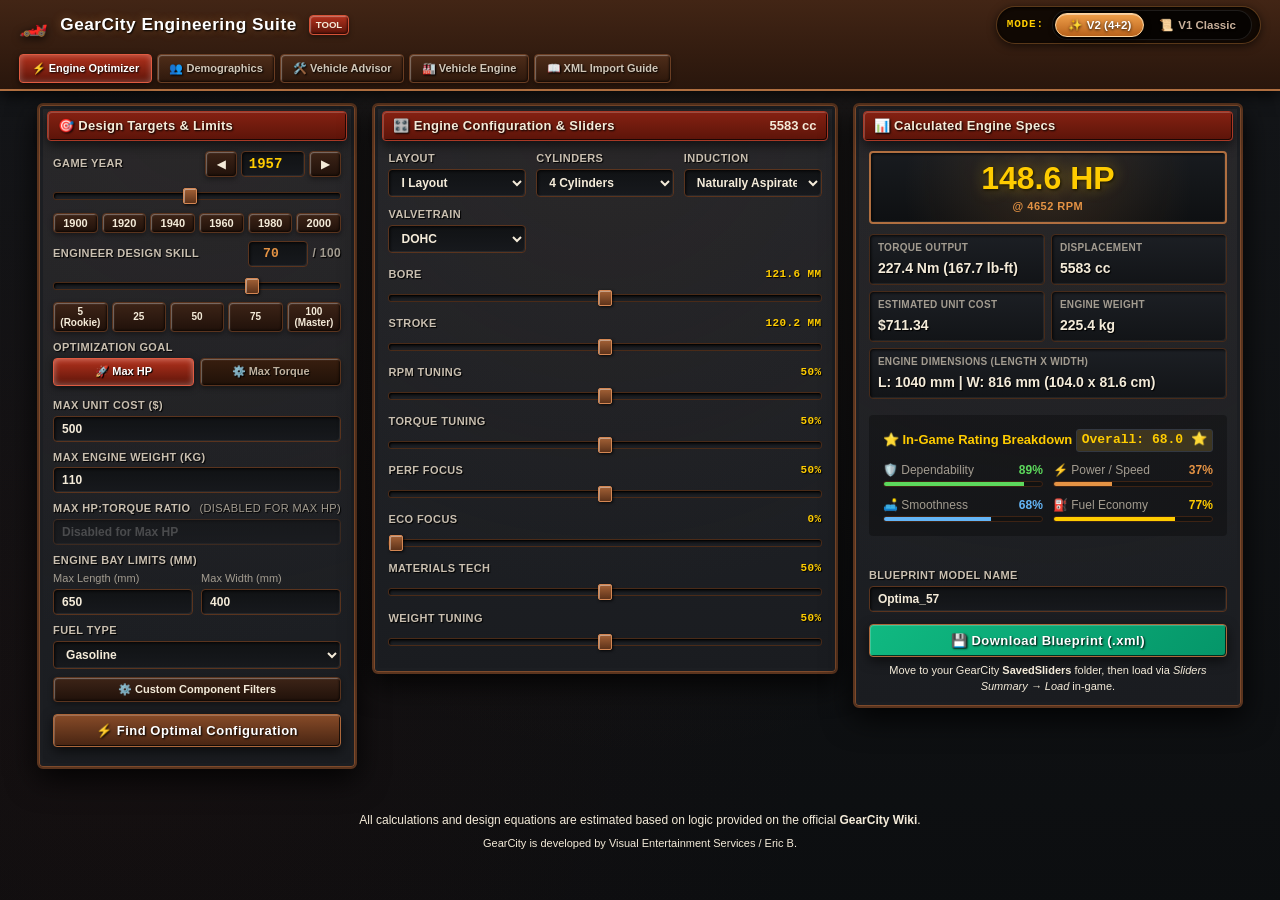
==== index.html @ ba9d0591 "Add interactive column sorting and search filter to Vehicle Class Reference table" ====
<!DOCTYPE html>
<html lang="en">
<head>
  <meta charset="UTF-8">
  <meta name="viewport" content="width=device-width, initial-scale=1.0">
  <title>GearCity Tool - Engine Auto-Optimizer, XML Blueprints & Vehicle Guide</title>
  <meta name="description" content="The ultimate web companion for GearCity. Auto-optimize engine specs, generate ready-to-import XML blueprints, and master vehicle ratings from 1900 to 2020.">
  <meta name="keywords" content="GearCity, GearCity calculator, GearCity engine optimizer, GearCity blueprint generator, GearCity XML exporter, GearCity demographics, GearCity guide, GearCity chassis design, GearCity gearbox, automotive simulation game tool">
  <meta name="author" content="poompoowit">
  <link rel="canonical" href="https://poompoowit.github.io/GearCity/">
  <meta name="google-site-verification" content="google72ab6747581cb121" />

  <!-- Open Graph / Facebook -->
  <meta property="og:type" content="website">
  <meta property="og:url" content="https://poompoowit.github.io/GearCity/">
  <meta property="og:site_name" content="GearCity Engineering Suite">
  <meta property="og:title" content="GearCity Tool - Engine Auto-Optimizer & XML Blueprints">
  <meta property="og:description" content="The ultimate web companion for GearCity. Auto-optimize engine specs, generate ready-to-import XML blueprints, and master vehicle ratings from 1900 to 2020.">

  <!-- Twitter Card -->
  <meta name="twitter:card" content="summary_large_image">
  <meta name="twitter:url" content="https://poompoowit.github.io/GearCity/">
  <meta name="twitter:title" content="GearCity Tool - Engine Auto-Optimizer & XML Blueprints">
  <meta name="twitter:description" content="The ultimate web companion for GearCity. Auto-optimize engine specs, generate ready-to-import XML blueprints, and master vehicle ratings from 1900 to 2020.">

  <!-- Schema.org JSON-LD Structured Data for Google Rich Results & Site Name -->
  <script type="application/ld+json">
  [
    {
      "@context": "https://schema.org",
      "@type": "WebSite",
      "name": "GearCity Engineering Suite",
      "alternateName": ["GearCity Tool", "GearCity Optimizer", "GearCity Engine Suite", "GearCity XML Blueprint Generator"],
      "url": "https://poompoowit.github.io/GearCity/"
    },
    {
      "@context": "https://schema.org",
      "@type": "WebApplication",
      "name": "GearCity Engineering Suite",
      "alternateName": "GearCity Tool",
      "url": "https://poompoowit.github.io/GearCity/",
      "description": "The ultimate web companion for GearCity. Auto-optimize engine specs, generate ready-to-import XML blueprints, and master vehicle ratings from 1900 to 2020.",
      "applicationCategory": "GameApplication",
      "operatingSystem": "Web Browser (All Platforms)",
      "offers": {
        "@type": "Offer",
        "price": "0",
        "priceCurrency": "USD"
      },
      "author": {
        "@type": "Person",
        "name": "poompoowit"
      }
    }
  ]
  </script>

  <link rel="preconnect" href="https://fonts.googleapis.com">
  <link rel="stylesheet" href="web/style.css?v=5.7">
  <style>
    .modal-overlay { display: none !important; }
  </style>

  <!-- Privacy-friendly Web Analytics via GoatCounter -->
  <script data-goatcounter="https://gearcity.goatcounter.com/count"
          data-goatcounter-settings='{"allow_local": true}'
          async src="//gc.zgo.at/count.js"></script>
</head>
<body>

  <!-- Header -->
  <header class="app-header">
    <div class="header-container">
      <div class="brand-group">
        <span class="brand-logo">🏎️</span>
        <div>
          <h1 class="brand-title">GearCity Engineering Suite</h1>
        </div>
        <span class="brand-badge">Tool</span>
      </div>

      <div class="version-toggle-wrapper">
        <span class="version-toggle-label">Mode:</span>
        <div class="version-segmented-control" role="group" aria-label="Concept Framework Version">
          <button type="button" class="btn-version-toggle active" data-version="v2" title="V2: 4+2 Streamlined Concept Framework (+11.9% Buyer Fit, Cost-Tiered)">
            <span>✨</span> V2 (4+2)
          </button>
          <button type="button" class="btn-version-toggle" data-version="v1" title="V1: Legacy 7-9 Concept Spreadsheet System">
            <span>📜</span> V1 Classic
          </button>
        </div>
      </div>

      <nav class="nav-tabs" role="tablist">
        <button class="nav-tab active" data-tab="tab-optimizer">⚡ Engine Optimizer</button>
        <button class="nav-tab" data-tab="tab-demographics">👥 Demographics</button>
        <button class="nav-tab" data-tab="tab-chassis">🛠️ Vehicle Advisor</button>
        <button class="nav-tab" data-tab="tab-vehicle-engine">🏭 Vehicle Engine</button>
        <button class="nav-tab" data-tab="tab-guide">📖 XML Import Guide</button>
      </nav>
    </div>
  </header>

  <!-- Main Content Area -->
  <main class="main-container">

    <!-- ==================== TAB 1: ENGINE OPTIMIZER ==================== -->
    <section id="tab-optimizer" class="tab-content active">
      <div class="optimizer-grid">

        <!-- Column 1: Constraints & Auto-Optimizer Settings -->
        <div class="card">
          <div class="card-header">
            <h2 class="card-title">🎯 Design Targets & Limits</h2>
          </div>

          <div class="form-group">
            <label class="form-label" style="display: flex; justify-content: space-between; align-items: center; margin-bottom: 6px;">
              <span>Game Year</span>
              <div style="display: flex; align-items: center; gap: 4px;">
                <button type="button" id="btn-year-prev" class="btn-secondary" style="margin-top: 0; padding: 2px 8px; font-size: 11px; height: 26px; min-width: 24px;">◀</button>
                <input type="number" id="input-year-num" class="input-text" min="1900" max="2020" value="1957" style="width: 76px; padding: 2px 6px; font-size: 14px; font-weight: 800; text-align: center; height: 26px; color: var(--gc-text-gold); font-family: var(--font-game-mono);">
                <button type="button" id="btn-year-next" class="btn-secondary" style="margin-top: 0; padding: 2px 8px; font-size: 11px; height: 26px; min-width: 24px;">▶</button>
              </div>
            </label>
            <input type="range" id="input-year" class="slider-range" min="1900" max="2020" value="1957" step="1">
            <div style="display: flex; justify-content: space-between; gap: 4px; margin-top: 6px;">
              <button type="button" class="btn-year-preset btn-secondary" data-year="1900" style="margin-top: 0; padding: 3px 6px; font-size: 11px; flex: 1;">1900</button>
              <button type="button" class="btn-year-preset btn-secondary" data-year="1920" style="margin-top: 0; padding: 3px 6px; font-size: 11px; flex: 1;">1920</button>
              <button type="button" class="btn-year-preset btn-secondary" data-year="1940" style="margin-top: 0; padding: 3px 6px; font-size: 11px; flex: 1;">1940</button>
              <button type="button" class="btn-year-preset btn-secondary" data-year="1960" style="margin-top: 0; padding: 3px 6px; font-size: 11px; flex: 1;">1960</button>
              <button type="button" class="btn-year-preset btn-secondary" data-year="1980" style="margin-top: 0; padding: 3px 6px; font-size: 11px; flex: 1;">1980</button>
              <button type="button" class="btn-year-preset btn-secondary" data-year="2000" style="margin-top: 0; padding: 3px 6px; font-size: 11px; flex: 1;">2000</button>
            </div>
          </div>

          <div class="form-group">
            <label class="form-label" style="display: flex; justify-content: space-between; align-items: center; margin-bottom: 6px;">
              <span>Engineer Design Skill</span>
              <div style="display: flex; align-items: center; gap: 4px;">
                <input type="number" id="input-design-skill-num" class="input-text" min="0" max="100" value="70" style="width: 60px; padding: 2px 6px; font-size: 13px; font-weight: 800; text-align: center; height: 26px; color: var(--gc-text-amber); font-family: var(--font-game-mono);">
                <span style="font-size: 12px; color: var(--gc-text-muted);">/ 100</span>
              </div>
            </label>
            <input type="range" id="slider-design-skill" class="slider-range" min="0" max="100" value="70" step="1">
            <div style="display: flex; justify-content: space-between; gap: 4px; margin-top: 6px;">
              <button type="button" class="btn-skill-preset btn-secondary" data-skill="5" style="margin-top: 0; padding: 3px 4px; font-size: 10px; flex: 1;">5 (Rookie)</button>
              <button type="button" class="btn-skill-preset btn-secondary" data-skill="25" style="margin-top: 0; padding: 3px 4px; font-size: 10px; flex: 1;">25</button>
              <button type="button" class="btn-skill-preset btn-secondary" data-skill="50" style="margin-top: 0; padding: 3px 4px; font-size: 10px; flex: 1;">50</button>
              <button type="button" class="btn-skill-preset btn-secondary" data-skill="75" style="margin-top: 0; padding: 3px 4px; font-size: 10px; flex: 1;">75</button>
              <button type="button" class="btn-skill-preset btn-secondary" data-skill="100" style="margin-top: 0; padding: 3px 4px; font-size: 10px; flex: 1;">100 (Master)</button>
            </div>
          </div>

          <div class="form-group">
            <label class="form-label">Optimization Goal</label>
            <div class="goal-selector">
              <div class="goal-option active" data-focus="HP">🚀 Max HP</div>
              <div class="goal-option" data-focus="Torque">⚙️ Max Torque</div>
            </div>
          </div>

          <div class="form-group">
            <label class="form-label">Max Unit Cost ($)</label>
            <input type="number" id="input-max-cost" class="input-text" placeholder="e.g. 500" value="500">
          </div>

          <div class="form-group">
            <label class="form-label">Max Engine Weight (kg)</label>
            <input type="number" id="input-max-weight" class="input-text" placeholder="e.g. 110" value="110">
          </div>

          <div class="form-group" id="form-group-opt-max-ratio">
            <label class="form-label" style="display: flex; justify-content: space-between; align-items: center;">
              <span>Max HP:Torque Ratio</span>
              <span id="hint-opt-max-ratio" style="font-size: 11px; color: var(--gc-text-muted); font-weight: normal;">(Disabled for Max HP)</span>
            </label>
            <input type="number" step="0.1" id="input-opt-max-ratio" class="input-text" placeholder="Disabled for Max HP" disabled style="opacity: 0.6;">
          </div>

          <div class="form-group">
            <label class="form-label">Engine Bay Limits (mm)</label>
            <div style="display: flex; gap: 8px;">
              <div style="flex: 1;">
                <label style="font-size: 11px; color: var(--gc-text-muted); display: block; margin-bottom: 2px;">Max Length (mm)</label>
                <input type="number" id="input-max-len" class="input-text" placeholder="e.g. 650" value="650">
              </div>
              <div style="flex: 1;">
                <label style="font-size: 11px; color: var(--gc-text-muted); display: block; margin-bottom: 2px;">Max Width (mm)</label>
                <input type="number" id="input-max-wid" class="input-text" placeholder="e.g. 400" value="400">
              </div>
            </div>
          </div>

          <div class="form-group">
            <label class="form-label">Fuel Type</label>
            <select id="select-opt-fuel" class="select-dropdown">
              <option value="Gasoline" selected>Gasoline</option>
              <option value="Diesel">Diesel</option>
              <option value="Natural Gas">Natural Gas</option>
              <option value="Autogas">Autogas</option>
              <option value="E85">E85</option>
            </select>
          </div>

          <button type="button" id="btn-open-filter-modal" class="btn-secondary" style="margin-bottom: 12px; margin-top: 0;">
            <span>⚙️ Custom Component Filters</span>
          </button>

          <button id="btn-auto-optimize" class="btn-primary">
            <span>⚡ Find Optimal Configuration</span>
          </button>
          <div id="optimizer-status" style="font-size: 12px; color: var(--text-muted); text-align: center; margin-top: 8px;"></div>
        </div>

        <!-- Column 2: Components & Live Sliders -->
        <div class="card">
          <div class="card-header">
            <h2 class="card-title">🎛️ Engine Configuration & Sliders</h2>
            <span id="badge-disp-live" style="font-size: 13px; font-weight: 600; color: var(--accent-cyan);">-- cc</span>
          </div>

          <!-- Discrete Component Selectors -->
          <div style="display: grid; grid-template-columns: repeat(auto-fit, minmax(130px, 1fr)); gap: clamp(6px, 1vw, 10px); margin-bottom: clamp(10px, 1.5vh, 16px);">
            <div class="form-group" style="margin-bottom: 0;">
              <label class="form-label">Layout</label>
              <select id="select-layout" class="select-dropdown"></select>
            </div>
            <div class="form-group" style="margin-bottom: 0;">
              <label class="form-label">Cylinders</label>
              <select id="select-cylinders" class="select-dropdown"></select>
            </div>
            <div class="form-group" style="margin-bottom: 0;">
              <label class="form-label">Induction</label>
              <select id="select-induction" class="select-dropdown"></select>
            </div>
            <div class="form-group" style="margin-bottom: 0;">
              <label class="form-label">Valvetrain</label>
              <select id="select-valvetrain" class="select-dropdown"></select>
            </div>
          </div>

          <!-- Live Reactive Sliders -->
          <div class="sliders-container">
            <div class="form-group">
              <label class="form-label">
                <span>Bore</span>
                <span id="val-bore" class="form-val-badge">50.0 mm</span>
              </label>
              <input type="range" id="slider-bore" class="slider-range" min="0" max="1000" value="500">
            </div>

            <div class="form-group">
              <label class="form-label">
                <span>Stroke</span>
                <span id="val-stroke" class="form-val-badge">50.0 mm</span>
              </label>
              <input type="range" id="slider-stroke" class="slider-range" min="0" max="1000" value="500">
            </div>

            <div class="form-group">
              <label class="form-label">
                <span>RPM Tuning</span>
                <span id="val-rpm" class="form-val-badge">50%</span>
              </label>
              <input type="range" id="slider-rpm" class="slider-range" min="0" max="100" value="50">
            </div>

            <div class="form-group">
              <label class="form-label">
                <span>Torque Tuning</span>
                <span id="val-torq" class="form-val-badge">50%</span>
              </label>
              <input type="range" id="slider-torq" class="slider-range" min="0" max="100" value="50">
            </div>

            <div class="form-group">
              <label class="form-label">
                <span>Perf Focus</span>
                <span id="val-perf-focus" class="form-val-badge">50%</span>
              </label>
              <input type="range" id="slider-perf-focus" class="slider-range" min="0" max="100" value="50">
            </div>

            <div class="form-group">
              <label class="form-label">
                <span>Eco Focus</span>
                <span id="val-eco-focus" class="form-val-badge">0%</span>
              </label>
              <input type="range" id="slider-eco-focus" class="slider-range" min="0" max="100" value="0">
            </div>

            <div class="form-group">
              <label class="form-label">
                <span>Materials Tech</span>
                <span id="val-materials" class="form-val-badge">50%</span>
              </label>
              <input type="range" id="slider-materials" class="slider-range" min="0" max="100" value="50">
            </div>

            <div class="form-group">
              <label class="form-label">
                <span>Weight Tuning</span>
                <span id="val-weight" class="form-val-badge">50%</span>
              </label>
              <input type="range" id="slider-weight" class="slider-range" min="0" max="100" value="50">
            </div>
          </div>
        </div>

        <!-- Column 3: Engine Specs Output & XML Export -->
        <div class="card metrics-card">
          <div class="card-header">
            <h2 class="card-title">📊 Calculated Engine Specs</h2>
          </div>

          <!-- Hero Metric -->
          <div class="metric-hero">
            <div id="stat-hero-hp" class="metric-hero-val">0.0 HP</div>
            <div id="stat-hero-sub" class="metric-hero-sub">@ 0 RPM</div>
          </div>

          <!-- Grid of Key Stats -->
          <div class="metric-grid">
            <div class="metric-item">
              <div class="metric-item-label">Torque Output</div>
              <div id="stat-torque" class="metric-item-val">0.0 Nm</div>
            </div>
            <div class="metric-item">
              <div class="metric-item-label">Displacement</div>
              <div id="stat-disp" class="metric-item-val">0 cc</div>
            </div>
            <div class="metric-item">
              <div class="metric-item-label">Estimated Unit Cost</div>
              <div id="stat-cost" class="metric-item-val" style="color: var(--accent-amber);">$0.00</div>
            </div>
            <div class="metric-item">
              <div class="metric-item-label">Engine Weight</div>
              <div id="stat-weight" class="metric-item-val">0.0 kg</div>
            </div>
            <div class="metric-item" style="grid-column: span 2;">
              <div class="metric-item-label">Engine Dimensions (Length x Width)</div>
              <div id="stat-dim" class="metric-item-val">0 x 0 mm</div>
            </div>
          </div>

          <!-- In-Game Quality & Rating Breakdown -->
          <div style="margin-top: 16px; margin-bottom: 16px; padding: 14px; background: rgba(0,0,0,0.3); border: 1px solid var(--gc-border-brown); border-radius: 4px;">
            <div style="display: flex; justify-content: space-between; align-items: center; margin-bottom: 10px;">
              <span style="font-size: 13px; font-weight: 700; color: var(--gc-text-gold);">⭐ In-Game Rating Breakdown</span>
              <span id="rating-overall-badge" class="filter-year-tag" style="background: rgba(212, 175, 55, 0.2); color: var(--gc-text-gold); font-size: 13px; font-weight: 800;">Overall: 0.0</span>
            </div>

            <div style="display: grid; grid-template-columns: 1fr 1fr; gap: 10px; font-size: 12px;">
              <div>
                <div style="display: flex; justify-content: space-between; margin-bottom: 2px;">
                  <span style="color: var(--gc-text-muted);">🛡️ Dependability</span>
                  <span id="val-rating-dep" style="color: var(--gc-text-green); font-weight: 700;">0%</span>
                </div>
                <div style="background: #111; height: 6px; border-radius: 3px; overflow: hidden; border: 1px solid #3d2314;">
                  <div id="bar-rating-dep" style="background: var(--gc-text-green); height: 100%; width: 0%; transition: width 0.2s ease;"></div>
                </div>
              </div>

              <div>
                <div style="display: flex; justify-content: space-between; margin-bottom: 2px;">
                  <span style="color: var(--gc-text-muted);">⚡ Power / Speed</span>
                  <span id="val-rating-power" style="color: var(--gc-text-amber); font-weight: 700;">0%</span>
                </div>
                <div style="background: #111; height: 6px; border-radius: 3px; overflow: hidden; border: 1px solid #3d2314;">
                  <div id="bar-rating-power" style="background: var(--gc-text-amber); height: 100%; width: 0%; transition: width 0.2s ease;"></div>
                </div>
              </div>

              <div>
                <div style="display: flex; justify-content: space-between; margin-bottom: 2px;">
                  <span style="color: var(--gc-text-muted);">🛋️ Smoothness</span>
                  <span id="val-rating-smooth" style="color: #64b5f6; font-weight: 700;">0%</span>
                </div>
                <div style="background: #111; height: 6px; border-radius: 3px; overflow: hidden; border: 1px solid #3d2314;">
                  <div id="bar-rating-smooth" style="background: #64b5f6; height: 100%; width: 0%; transition: width 0.2s ease;"></div>
                </div>
              </div>

              <div>
                <div style="display: flex; justify-content: space-between; margin-bottom: 2px;">
                  <span style="color: var(--gc-text-muted);">⛽ Fuel Economy</span>
                  <span id="val-rating-eco" style="color: var(--gc-text-gold); font-weight: 700;">0%</span>
                </div>
                <div style="background: #111; height: 6px; border-radius: 3px; overflow: hidden; border: 1px solid #3d2314;">
                  <div id="bar-rating-eco" style="background: var(--gc-text-gold); height: 100%; width: 0%; transition: width 0.2s ease;"></div>
                </div>
              </div>
            </div>
          </div>

          <!-- Direct In-Game Blueprint Export -->
          <div style="border-top: 1px solid var(--border-subtle); padding-top: 16px;">
            <div class="form-group" style="margin-bottom: 12px;">
              <label class="form-label">Blueprint Model Name</label>
              <input type="text" id="input-model-name" class="input-text" value="Optima_57">
            </div>
            <button id="btn-download-xml" class="btn-primary" style="background: linear-gradient(135deg, #10b981 0%, #059669 100%);">
              <span>💾 Download Blueprint (.xml)</span>
            </button>
            <div style="font-size: 11px; color: var(--text-muted); text-align: center; margin-top: 6px; line-height: 1.4;">
              Move to your GearCity <strong>SavedSliders</strong> folder, then load via <em>Sliders Summary &rarr; Load</em> in-game.
            </div>
          </div>
        </div>

      </div>
    </section>

    <!-- ==================== TAB 2: DEMOGRAPHICS ==================== -->
    <section id="tab-demographics" class="tab-content">
      <div class="card" style="margin-bottom: 24px;">
        <div class="card-header">
          <h2 class="card-title">👥 Vehicle Target Demographic Analyzer</h2>
        </div>

        <div style="max-width: 400px; margin-bottom: 20px;">
          <label class="form-label">Select Vehicle Body Type</label>
          <select id="select-demo-vehicle" class="select-dropdown"></select>
        </div>

        <div id="demo-highlight-box" style="display: grid; grid-template-columns: repeat(auto-fit, minmax(240px, 1fr)); gap: 16px; margin-bottom: 20px;">
          <!-- Injected via JS -->
        </div>

        <h3 style="font-size: 15px; font-weight: 700; margin: 24px 0 12px; color: var(--text-secondary);">
          All 30 Vehicle Classes - Optimal Buyer Matrix
        </h3>
        <div style="overflow-x: auto;">
          <table class="data-table">
            <thead>
              <tr>
                <th>Vehicle Class</th>
                <th style="color: var(--gc-text-amber);">Target Wealth</th>
                <th>Target Gender</th>
                <th>Target Age Bracket</th>
                <th style="color: var(--gc-text-gold);">Rec. Testing %</th>
                <th>Active Modifiers</th>
              </tr>
            </thead>
            <tbody id="table-demographics-body"></tbody>
          </table>
        </div>
      </div>
    </section>

    <!-- ==================== TAB 3: VEHICLE CLASS ADVISOR ==================== -->
    <section id="tab-chassis" class="tab-content">

      <!-- Vehicle Class Reference Table -->
      <div class="card">
        <div class="card-header" style="display: flex; justify-content: space-between; align-items: center; flex-wrap: wrap; gap: 12px;">
          <h2 class="card-title">🚗 Vehicle Class Reference</h2>
          <div style="display: flex; gap: 8px; align-items: center; flex-wrap: wrap;">
            <input type="text" id="input-vehicle-table-filter" placeholder="🔍 Filter table (e.g. Balance, Sport, Lux)..." style="padding: 6px 12px; font-size: 12px; background: rgba(0,0,0,0.4); border: 1px solid #444; border-radius: 4px; color: #fff; width: 230px;">
            <button type="button" id="btn-reset-vehicle-table" class="btn-secondary" style="padding: 6px 12px; font-size: 11px; height: 32px;" title="Reset sort and filter">↺ Reset</button>
          </div>
        </div>
        <p style="font-size: 13px; color: var(--gc-text-muted); margin-bottom: 16px; line-height: 1.5;">
          All 30 vehicle types from GearCity with their recommended Chassis, Engine, and Gearbox design concepts. Click any column header to sort (e.g. sort by <strong>Engine</strong> to group all <em>Balance</em> engines), or click any row to inspect design recommendations below.
        </p>

        <div class="table-container" style="max-height: 460px; overflow-y: auto;">
          <table class="data-table" id="table-vehicle-classes">
            <thead style="position: sticky; top: 0; z-index: 2;">
              <tr>
                <th class="sortable" data-sort="carType" title="Click to sort by Car Type">Car Type <span class="sort-icon">⇅</span></th>
                <th class="sortable" data-sort="chassis" title="Click to sort by Chassis concept">Chassis <span class="sort-icon">⇅</span></th>
                <th class="sortable" data-sort="engineType" title="Click to sort by Engine concept">Engine <span class="sort-icon">⇅</span></th>
                <th class="sortable" data-sort="gear" title="Click to sort by Gearbox concept">Gearbox <span class="sort-icon">⇅</span></th>
                <th class="sortable" data-sort="milFleet" style="text-align: center;" title="Click to sort by Military Fleet eligibility">Mil. <span class="sort-icon">⇅</span></th>
                <th class="sortable" data-sort="civFleet" style="text-align: center;" title="Click to sort by Civilian Fleet eligibility">Civ. <span class="sort-icon">⇅</span></th>
                <th class="sortable" data-sort="lowFunding" style="text-align: center;" title="Click to sort by Budget suitability">Low $ <span class="sort-icon">⇅</span></th>
                <th class="sortable" data-sort="highFunding" style="text-align: center;" title="Click to sort by Premium suitability">High $ <span class="sort-icon">⇅</span></th>
                <th class="sortable" data-sort="bodyFocus" title="Click to sort by Body Focus">Body Focus <span class="sort-icon">⇅</span></th>
                <th class="sortable" data-sort="wealth" title="Click to sort by Wealth Tier">Wealth <span class="sort-icon">⇅</span></th>
              </tr>
            </thead>
            <tbody id="table-vehicle-classes-body">
              <!-- Injected via JS -->
            </tbody>
          </table>
        </div>
      </div>

      <!-- Vehicle Detail Panel -->
      <div class="card" style="margin-top: 24px;">
        <div class="card-header">
          <h2 class="card-title">📋 Vehicle Design Detail</h2>
        </div>

        <div style="display: grid; grid-template-columns: repeat(auto-fit, minmax(280px, 1fr)); gap: 20px; margin-bottom: 24px; align-items: start;">
          <div class="form-group" style="margin-bottom: 0;">
            <label class="form-label">Vehicle Type</label>
            <select id="select-vehicle-advisor" class="select-dropdown"></select>
          </div>
          <div class="form-group" style="margin-bottom: 0;">
            <label class="form-label" style="display: flex; justify-content: space-between; align-items: center; margin-bottom: 6px;">
              <span>Game Year</span>
              <div style="display: flex; align-items: center; gap: 4px;">
                <button type="button" id="btn-advisor-year-prev" class="btn-secondary" style="margin-top: 0; padding: 2px 8px; font-size: 11px; height: 26px; min-width: 24px;">◀</button>
                <input type="number" id="input-advisor-year-num" class="input-text" min="1900" max="2020" value="1960" style="width: 76px; padding: 2px 6px; font-size: 14px; font-weight: 800; text-align: center; height: 26px; color: var(--gc-text-gold); font-family: var(--font-game-mono);">
                <button type="button" id="btn-advisor-year-next" class="btn-secondary" style="margin-top: 0; padding: 2px 8px; font-size: 11px; height: 26px; min-width: 24px;">▶</button>
              </div>
            </label>
            <input type="range" id="input-advisor-year" class="slider-range" min="1900" max="2020" value="1960" step="1">
          </div>
        </div>

        <!-- Vehicle Summary -->
        <div id="vehicle-summary-card" style="background: rgba(0,0,0,0.3); border: 1px solid var(--gc-border-brown); border-radius: 4px; padding: 14px; margin-bottom: 16px;">
          <!-- Injected via JS -->
        </div>

        <!-- Design Cards Grid -->
        <div id="vehicle-design-cards" style="display: grid; grid-template-columns: repeat(auto-fit, minmax(300px, 1fr)); gap: 16px;">
          <!-- Injected via JS: Chassis, Engine, Gearbox cards -->
        </div>
      </div>

      <!-- Vehicle Assembly & Synergy Evaluation Panel -->
      <div class="card" id="vehicle-assembly-card" style="margin-top: 24px;">
        <div class="card-header" style="display: flex; justify-content: space-between; align-items: center; flex-wrap: wrap; gap: 10px;">
          <h2 class="card-title" style="margin-bottom: 0;">🏎️ Complete Vehicle Assembly & Synergy Evaluation</h2>
          <span id="assembly-fit-badge" class="badge" style="background: rgba(76,175,80,0.2); color: #81c784; border: 1px solid rgba(76,175,80,0.4); padding: 4px 10px; border-radius: 4px; font-weight: 800; font-size: 13px;">
            Target Buyer Fit: --%
          </span>
        </div>
        <p style="font-size: 13px; color: var(--gc-text-muted); margin-bottom: 16px; line-height: 1.5;">
          Live synthesis of combined Chassis, Engine, and Gearbox ratings into finished vehicle performance and % alignment with market buyer demand.
        </p>

        <!-- Component Architecture Selectors -->
        <div style="background: rgba(0,0,0,0.25); border: 1px solid var(--gc-border-brown); border-radius: 4px; padding: 12px 16px; margin-bottom: 18px;">
          <div style="font-size: 11px; font-weight: 700; color: var(--gc-text-gold); text-transform: uppercase; margin-bottom: 8px; letter-spacing: 0.5px;">
            📦 Assembled Component Architecture (Concept Overrides)
          </div>
          <div style="display: grid; grid-template-columns: repeat(auto-fit, minmax(200px, 1fr)); gap: 12px;">
            <div class="form-group" style="margin-bottom: 0;">
              <label class="form-label" style="font-size: 11px;">🏗️ Chassis Concept</label>
              <select id="select-assembly-chassis" class="select-dropdown" style="padding: 6px 10px; font-size: 12px;"></select>
            </div>
            <div class="form-group" style="margin-bottom: 0;">
              <label class="form-label" style="font-size: 11px;">🔥 Engine Concept</label>
              <select id="select-assembly-engine" class="select-dropdown" style="padding: 6px 10px; font-size: 12px;"></select>
            </div>
            <div class="form-group" style="margin-bottom: 0;">
              <label class="form-label" style="font-size: 11px;">⚙️ Gearbox Concept</label>
              <select id="select-assembly-gearbox" class="select-dropdown" style="padding: 6px 10px; font-size: 12px;"></select>
            </div>
          </div>
        </div>

        <!-- 9 Finished Vehicle Rating Bars Dashboard -->
        <div id="assembly-ratings-dashboard" style="display: grid; grid-template-columns: repeat(auto-fit, minmax(260px, 1fr)); gap: 12px; margin-bottom: 18px;">
          <!-- Injected via JS: 9 rating cards with progress bars and synergy hints -->
        </div>

        <!-- Synergy Breakdown Details Toggle -->
        <details style="background: rgba(0,0,0,0.2); border: 1px dashed var(--gc-border-brown); border-radius: 4px; padding: 10px 14px; font-size: 12px;">
          <summary style="font-weight: 700; color: var(--gc-text-amber); cursor: pointer; user-select: none;">
            ℹ️ View Component Influence & Synergy Calculation Weights
          </summary>
          <div style="margin-top: 10px; display: grid; grid-template-columns: repeat(auto-fit, minmax(220px, 1fr)); gap: 10px; color: var(--gc-text-muted); font-size: 11px; line-height: 1.6;">
            <div><strong style="color: var(--gc-text-ivory);">Safety:</strong> 70% Chassis Strength + 30% Chassis Durability</div>
            <div><strong style="color: var(--gc-text-ivory);">Drivability:</strong> 35% Chassis Comfort + 35% Engine Smoothness + 30% Gearbox Comfort</div>
            <div><strong style="color: var(--gc-text-ivory);">Luxury:</strong> 30% Chassis Comfort + 50% Engine Smoothness + 20% Gearbox Comfort</div>
            <div><strong style="color: var(--gc-text-ivory);">Performance:</strong> 30% Chassis Perf + 35% Engine HP + 20% Engine Torque + 15% Gearbox Perf</div>
            <div><strong style="color: var(--gc-text-ivory);">Power:</strong> 40% Engine Torque + 35% Engine HP + 25% Gearbox Power</div>
            <div><strong style="color: var(--gc-text-ivory);">Fuel Economy:</strong> 45% Engine Fuel + 45% Gearbox Fuel + 10% Weight Factor</div>
            <div><strong style="color: var(--gc-text-ivory);">Cargo Space:</strong> 55% Chassis Strength + 45% Chassis Durability</div>
            <div><strong style="color: var(--gc-text-ivory);">Dependability:</strong> 30% Chassis Durability + 35% Engine Dependability + 35% Gearbox Reliability</div>
            <div><strong style="color: var(--gc-text-ivory);">Overall Quality:</strong> Equal composite average of Chassis, Engine, and Gearbox overalls</div>
          </div>
        </details>
      </div>

      <!-- Vehicle Design Sliders & XML Blueprint Panel -->
      <div class="card" id="vehicle-sliders-card" style="margin-top: 24px;">
        <div class="card-header" style="display: flex; justify-content: space-between; align-items: center; flex-wrap: wrap; gap: 10px;">
          <h2 class="card-title" style="margin-bottom: 0;">🚗 Vehicle Design Sliders &amp; XML Blueprint</h2>
          <div style="display: flex; gap: 8px; flex-wrap: wrap;">
            <button type="button" id="btn-copy-vehicle-sliders" class="btn-secondary" style="padding: 6px 12px; font-size: 12px; font-weight: 700; height: 34px;">
              📋 Copy Sliders
            </button>
            <button type="button" id="btn-download-vehicle-xml" class="btn-primary" style="padding: 6px 14px; font-size: 12px; font-weight: 700; height: 34px;">
              📥 Download Car XML
            </button>
          </div>
        </div>
        <p style="font-size: 13px; color: var(--gc-text-muted); margin-bottom: 16px; line-height: 1.5;">
          Goal-weighted slider configuration automatically calibrated to <strong id="lbl-vehicle-slider-target" style="color: var(--gc-text-gold);">Sedan</strong> market importance ratings and demographic targets. Load directly into GearCity's Vehicle Designer via <em>Summary &rarr; Load</em>.
        </p>

        <div id="vehicle-sliders-content" style="display: grid; grid-template-columns: repeat(auto-fit, minmax(240px, 1fr)); gap: 14px;">
          <!-- Injected dynamically via JS -->
        </div>

        <!-- Import Path Helper -->
        <div style="margin-top: 14px; padding: 12px; background: rgba(0,0,0,0.3); border: 1px solid var(--gc-border-brown); border-radius: 4px; font-size: 11px; color: var(--gc-text-muted); line-height: 1.6;">
          <div style="font-weight: 700; color: var(--gc-text-ivory); margin-bottom: 4px;">📂 How to Use in GearCity:</div>
          <div>1. Place downloaded <code style="color: #fff; background: rgba(0,0,0,0.4); padding: 1px 4px; border-radius: 2px;">.xml</code> in your game's <strong style="color: #fff;">SavedSliders</strong> folder:</div>
          <div style="margin-left: 8px; font-family: var(--font-game-mono); font-size: 10.5px; color: var(--gc-text-amber);">
            &bull; Windows: Steam/steamapps/common/GearCity/GearCity/SavedSliders/<br>
            &bull; Mac: ~/Library/Application Support/GearCity/SavedSliders/<br>
            &bull; Linux: ~/.local/share/GearCity/SavedSliders/
          </div>
          <div style="margin-top: 4px;">2. In GearCity's Vehicle Designer, click <strong style="color: #fff;">Summary</strong> (or Slider Summary) &rarr; <strong style="color: #fff;">Load</strong>, and pick the file!</div>
        </div>
      </div>

      <!-- Design Concepts Reference Tables (Chassis, Engine, Gearbox) -->
      <div class="card" style="margin-top: 24px;">
        <div class="card-header">
          <h2 class="card-title">📚 Design Concepts Reference Directory</h2>
        </div>
        <p style="font-size: 13px; color: var(--gc-text-muted); margin-bottom: 14px; line-height: 1.5;">
          Complete canonical data specifications from GearCity game reference sheets across all chassis, engine, and gearbox design types.
        </p>

        <!-- Directory Tab Switcher -->
        <div style="display: flex; gap: 10px; margin-bottom: 16px; flex-wrap: wrap;">
          <button type="button" class="btn-secondary active" id="btn-ref-tab-gearbox" style="flex: 1; min-width: 160px; height: 38px; font-size: 13px;">⚙️ Gearbox Concepts</button>
          <button type="button" class="btn-secondary" id="btn-ref-tab-chassis" style="flex: 1; min-width: 160px; height: 38px; font-size: 13px;">🏗️ Chassis Concepts</button>
          <button type="button" class="btn-secondary" id="btn-ref-tab-engine" style="flex: 1; min-width: 160px; height: 38px; font-size: 13px;">🔥 Engine Concepts</button>
        </div>

        <!-- Gearbox Reference Table -->
        <div id="ref-panel-gearbox" class="table-container" style="max-height: 480px; overflow-y: auto;">
          <table class="data-table">
            <thead style="position: sticky; top: 0; z-index: 2;">
              <tr>
                <th>Gearbox Concept</th>
                <th>Description</th>
                <th style="color: var(--gc-text-gold);">Max T from Engine</th>
                <th>Comfort Rating</th>
                <th>Performance Rating</th>
                <th>Reliability Rating</th>
                <th>Power Rating</th>
                <th>Design Sliders</th>
                <th>Tech Sliders</th>
                <th>Gearbox Types</th>
                <th>Notes / Est. Cost</th>
                <th>Download</th>
              </tr>
            </thead>
            <tbody id="table-ref-gearbox-body"></tbody>
          </table>
        </div>

        <!-- Chassis Reference Table -->
        <div id="ref-panel-chassis" class="table-container" style="display: none; max-height: 480px; overflow-y: auto;">
          <table class="data-table">
            <thead style="position: sticky; top: 0; z-index: 2;">
              <tr>
                <th>Chassis Type</th>
                <th style="color: var(--gc-text-amber);">Max Engine Compatibility</th>
                <th style="color: #81c784;">Decade Weight Targets (1900–2020)</th>
                <th>Performance Rating</th>
                <th>Strength Rating</th>
                <th>Comfort Rating</th>
                <th>Durability Rating</th>
                <th>Design Sliders</th>
                <th>Tech Sliders</th>
                <th>Frame Options</th>
                <th>Drivetrain</th>
                <th>Suspension</th>
                <th>Notes</th>
                <th>Download</th>
              </tr>
            </thead>
            <tbody id="table-ref-chassis-body"></tbody>
          </table>
        </div>

        <!-- Engine Reference Table -->
        <div id="ref-panel-engine" class="table-container" style="display: none; max-height: 480px; overflow-y: auto;">
          <table class="data-table">
            <thead style="position: sticky; top: 0; z-index: 2;">
              <tr>
                <th>Engine Design</th>
                <th>Concept</th>
                <th>Goal</th>
                <th>Max Weight</th>
                <th>HP:Torque Ratio</th>
                <th>Priority Need</th>
                <th>Design Sliders (Dep/Fuel/Comp/Tech/Techq)</th>
                <th>Cost Targets (1932 / 1944 / 1954)</th>
                <th>Download</th>
              </tr>
            </thead>
            <tbody id="table-ref-engine-body"></tbody>
          </table>
        </div>
      </div>
    </section>

    <!-- ==================== TAB 5: VEHICLE ENGINE OPTIMIZER ==================== -->
    <section id="tab-vehicle-engine" class="tab-content">
      <div class="card">
        <div class="card-header">
          <h2 class="card-title">🏭 Vehicle-Guided Engine Optimizer</h2>
        </div>
        <p style="font-size: 13px; color: var(--gc-text-muted); margin-bottom: 20px; line-height: 1.5;">
          Select a vehicle type and game year to automatically load recommended engine targets and design sliders for this vehicle class. You can customize any value before optimizing.
        </p>

        <!-- Top Selection Bar -->
        <div style="display: grid; grid-template-columns: repeat(auto-fit, minmax(200px, 1fr)); gap: 16px; margin-bottom: 20px;">
          <div class="form-group" style="margin-bottom: 0;">
            <label class="form-label">Vehicle Type</label>
            <select id="select-vopt-vehicle" class="select-dropdown"></select>
          </div>
          <div class="form-group" style="margin-bottom: 0;">
            <label class="form-label">Engine Concept</label>
            <select id="select-vopt-concept" class="select-dropdown"></select>
          </div>
          <div class="form-group" style="margin-bottom: 0;">
            <label class="form-label" style="display: flex; justify-content: space-between; align-items: center; margin-bottom: 6px;">
              <span>Game Year</span>
              <div style="display: flex; align-items: center; gap: 4px;">
                <button type="button" id="btn-vopt-year-prev" class="btn-secondary" style="margin-top: 0; padding: 2px 8px; font-size: 11px; height: 26px; min-width: 24px;">◀</button>
                <input type="number" id="input-vopt-year-num" class="input-text" min="1900" max="2020" value="1960" style="width: 76px; padding: 2px 6px; font-size: 14px; font-weight: 800; text-align: center; height: 26px; color: var(--gc-text-gold); font-family: var(--font-game-mono);">
                <button type="button" id="btn-vopt-year-next" class="btn-secondary" style="margin-top: 0; padding: 2px 8px; font-size: 11px; height: 26px; min-width: 24px;">▶</button>
              </div>
            </label>
            <input type="range" id="input-vopt-year" class="slider-range" min="1900" max="2020" value="1960" step="1">
          </div>
          <div class="form-group" style="margin-bottom: 0;">
            <label class="form-label" style="display: flex; justify-content: space-between; align-items: center; margin-bottom: 6px;">
              <span>Engineer Design Skill</span>
              <div style="display: flex; align-items: center; gap: 4px;">
                <input type="number" id="input-vopt-skill-num" class="input-text" min="0" max="100" value="70" style="width: 56px; padding: 2px 6px; font-size: 13px; font-weight: 800; text-align: center; height: 26px; color: var(--gc-text-amber); font-family: var(--font-game-mono);">
                <span style="font-size: 12px; color: var(--gc-text-muted);">/ 100</span>
              </div>
            </label>
            <input type="range" id="slider-vopt-skill" class="slider-range" min="0" max="100" value="70" step="1">
          </div>
        </div>

        <!-- Customizable Target Constraints Grid -->
        <div style="background: rgba(0,0,0,0.25); border: 1px solid var(--gc-border-brown); border-radius: 6px; padding: 16px; margin-bottom: 20px;">
          <div style="display: flex; justify-content: space-between; align-items: center; margin-bottom: 12px; border-bottom: 1px solid #3d2314; padding-bottom: 8px; flex-wrap: wrap; gap: 8px;">
            <div style="font-weight: 800; color: var(--gc-text-gold); font-size: 14px;">🎯 Optimization Constraints & Targets (Class Recommendations)</div>
            <button type="button" id="btn-vopt-reset-defaults" class="btn-secondary" style="margin-top: 0; padding: 3px 10px; font-size: 11px;">🔄 Reset to Recommended Defaults</button>
          </div>

          <div style="display: grid; grid-template-columns: repeat(auto-fit, minmax(180px, 1fr)); gap: 14px;">
            <div class="form-group" style="margin-bottom: 0;">
              <label class="form-label">Max Unit Cost ($)</label>
              <input type="number" id="input-vopt-max-cost" class="input-text" placeholder="e.g. 400">
            </div>
            <div class="form-group" style="margin-bottom: 0;">
              <label class="form-label">Max Engine Weight (kg)</label>
              <input type="number" id="input-vopt-max-weight" class="input-text" placeholder="e.g. 150">
            </div>
            <div class="form-group" style="margin-bottom: 0;" id="form-group-vopt-max-ratio">
              <label class="form-label" style="display: flex; justify-content: space-between; align-items: center;">
                <span>Max T:HP Ratio</span>
                <span id="hint-vopt-max-ratio" style="font-size: 10px; color: var(--gc-text-muted); font-weight: normal;">(Torque mode only)</span>
              </label>
              <input type="number" step="0.1" id="input-vopt-max-ratio" class="input-text" placeholder="e.g. 1.6 (blank = no limit)">
            </div>
            <div class="form-group" style="margin-bottom: 0;">
              <label class="form-label">Optimization Goal</label>
              <select id="select-vopt-focus" class="select-dropdown">
                <option value="Torque">⚙️ Max Torque Focus</option>
                <option value="HP">🚀 Max Horsepower Focus</option>
              </select>
            </div>
            <div class="form-group" style="margin-bottom: 0;">
              <label class="form-label">Fuel Type</label>
              <select id="select-vopt-fuel" class="select-dropdown">
                <option value="Any">✨ Any Available Fuel</option>
                <option value="Gasoline">Gasoline</option>
                <option value="Diesel">Diesel</option>
                <option value="Natural Gas">Natural Gas</option>
                <option value="Autogas">Autogas</option>
                <option value="E85">E85</option>
              </select>
            </div>
            <div class="form-group" style="margin-bottom: 0;">
              <label class="form-label">Engine Bay Limits (mm)</label>
              <div style="display: flex; gap: 8px;">
                <input type="number" id="input-vopt-max-len" class="input-text" placeholder="Max Len (mm)" style="flex: 1;">
                <input type="number" id="input-vopt-max-wid" class="input-text" placeholder="Max Wid (mm)" style="flex: 1;">
              </div>
            </div>
          </div>
        </div>

        <!-- Customizable Design Sliders (from sheet) -->
        <div style="background: rgba(0,0,0,0.25); border: 1px solid var(--gc-border-brown); border-radius: 6px; padding: 16px; margin-bottom: 20px;">
          <div style="font-weight: 800; color: var(--gc-text-amber); font-size: 14px; margin-bottom: 12px; border-bottom: 1px solid #3d2314; padding-bottom: 8px;">
            📊 Recommended In-Game Design Sliders (0–100)
          </div>

          <div style="display: grid; grid-template-columns: repeat(auto-fit, minmax(200px, 1fr)); gap: 14px;">
            <div class="form-group" style="margin-bottom: 0;">
              <label class="form-label" style="display: flex; justify-content: space-between;">
                <span>Design Dependability</span>
                <span id="val-vopt-depend" style="color: var(--gc-text-gold); font-weight: 700;">60</span>
              </label>
              <input type="range" id="slider-vopt-depend" class="slider-range" min="0" max="100" value="60" step="5">
            </div>
            <div class="form-group" style="margin-bottom: 0;">
              <label class="form-label" style="display: flex; justify-content: space-between;">
                <span>Performance Fuel</span>
                <span id="val-vopt-fuel" style="color: var(--gc-text-gold); font-weight: 700;">80</span>
              </label>
              <input type="range" id="slider-vopt-fuel" class="slider-range" min="0" max="100" value="80" step="5">
            </div>
            <div class="form-group" style="margin-bottom: 0;">
              <label class="form-label" style="display: flex; justify-content: space-between;">
                <span>Tech Component</span>
                <span id="val-vopt-tech-comp" style="color: var(--gc-text-gold); font-weight: 700;">30</span>
              </label>
              <input type="range" id="slider-vopt-tech-comp" class="slider-range" min="0" max="100" value="30" step="5">
            </div>
            <div class="form-group" style="margin-bottom: 0;">
              <label class="form-label" style="display: flex; justify-content: space-between;">
                <span>Tech Technology</span>
                <span id="val-vopt-tech-tech" style="color: var(--gc-text-gold); font-weight: 700;">0</span>
              </label>
              <input type="range" id="slider-vopt-tech-tech" class="slider-range" min="0" max="100" value="0" step="5">
            </div>
            <div class="form-group" style="margin-bottom: 0;">
              <label class="form-label" style="display: flex; justify-content: space-between;">
                <span>Tech Technique</span>
                <span id="val-vopt-tech-techq" style="color: var(--gc-text-gold); font-weight: 700;">0</span>
              </label>
              <input type="range" id="slider-vopt-tech-techq" class="slider-range" min="0" max="100" value="0" step="5">
            </div>
          </div>
        </div>

        <div style="display: flex; gap: 12px; margin-bottom: 12px; flex-wrap: wrap;">
          <button type="button" id="btn-vopt-open-filter-modal" class="btn-secondary" style="flex: 1; margin-top: 0; min-width: 200px; height: 42px;">
            <span>⚙️ Custom Component Filters</span>
          </button>
          <button type="button" id="btn-vopt-optimize" class="btn-primary" style="flex: 2; min-width: 240px; height: 42px; background: linear-gradient(135deg, #b06f40, #754425); margin-top: 0;">
            <span>⚡ Optimize Engine for Vehicle</span>
          </button>
        </div>
        <div id="vopt-status" style="font-size: 12px; color: var(--gc-text-muted); margin-bottom: 16px;"></div>

        <!-- Results -->
        <div id="vopt-results-box" style="display: none;">
          <!-- Injected via JS -->
        </div>
      </div>
    </section>

    <!-- ==================== TAB 4: IN-GAME XML IMPORT GUIDE ==================== -->
    <section id="tab-guide" class="tab-content">

      <div class="card">
        <div class="card-header">
          <h2 class="card-title">📖 How to Import XML Blueprints In-Game</h2>
        </div>

        <div class="guide-step">
          <div class="step-num">1</div>
          <div>
            <h3 style="font-size: 15px; font-weight: 700;">Design & Download Blueprint</h3>
            <p style="color: var(--text-secondary); font-size: 14px;">
              Use the <strong>Engine Optimizer</strong> tab to find your optimal engine, then click <strong>"Download Blueprint (.xml)"</strong>.
            </p>
          </div>
        </div>

        <div class="guide-step">
          <div class="step-num">2</div>
          <div>
            <h3 style="font-size: 15px; font-weight: 700;">Place the XML file in your GearCity Designs folder</h3>
            <p style="color: var(--text-secondary); font-size: 14px;">Copy the downloaded XML file to the path for your OS:</p>
            
            <div style="margin-top: 12px;">
              <strong style="color: var(--text-primary); font-size: 13px;">🪟 Windows:</strong>
              <code class="step-code">Documents\My Games\GearCity\Designs\Engines\</code>
            </div>

            <div style="margin-top: 12px;">
              <strong style="color: var(--text-primary); font-size: 13px;">🎮 Steam Deck / Linux:</strong>
              <code class="step-code">~/.local/share/GearCity/Designs/Engines/</code>
            </div>

            <div style="margin-top: 12px;">
              <strong style="color: var(--text-primary); font-size: 13px;">🍏 macOS:</strong>
              <code class="step-code">~/Library/Application Support/GearCity/Designs/Engines/</code>
            </div>
          </div>
        </div>

        <div class="guide-step">
          <div class="step-num">3</div>
          <div>
            <h3 style="font-size: 15px; font-weight: 700;">Load Directly In-Game!</h3>
            <p style="color: var(--text-secondary); font-size: 14px;">
              Launch GearCity $\rightarrow$ open the <strong>Engine Designer</strong> $\rightarrow$ click <strong>Load Blueprint</strong>. Your engineered engine is ready to build immediately with all sliders set perfectly!
            </p>
          </div>
        </div>
      </div>
    </section>

  </main>

  <!-- Component Filter Modal -->
  <div id="filter-modal" class="modal-overlay" style="display: none !important;">
    <div class="modal-window">
      <div class="modal-header">
        <h2 class="card-title">⚙️ Available Component Filters (Game Unlocks)</h2>
        <button type="button" id="btn-close-filter-modal" style="background: none; border: none; color: #fff; font-size: 20px; font-weight: bold; cursor: pointer;">✕</button>
      </div>
      <div class="modal-body">
        <!-- Layouts -->
        <div class="filter-category">
          <div class="filter-category-title">📐 Layouts</div>
          <div id="filter-list-layouts" class="filter-list"></div>
        </div>
        <!-- Cylinders -->
        <div class="filter-category">
          <div class="filter-category-title">🔢 Cylinders</div>
          <div id="filter-list-cylinders" class="filter-list"></div>
        </div>
        <!-- Fuel Types -->
        <div class="filter-category">
          <div class="filter-category-title">⛽ Fuel Types</div>
          <div id="filter-list-fuel" class="filter-list"></div>
        </div>
        <!-- Induction -->
        <div class="filter-category">
          <div class="filter-category-title">💨 Induction Systems</div>
          <div id="filter-list-induction" class="filter-list"></div>
        </div>
        <!-- Valvetrain -->
        <div class="filter-category">
          <div class="filter-category-title">⚙️ Valvetrains</div>
          <div id="filter-list-valves" class="filter-list"></div>
        </div>
      </div>
      <div class="modal-footer">
        <div style="display: flex; gap: 8px;">
          <button type="button" id="btn-reset-filters-year" class="btn-secondary" style="margin-top: 0; padding: 8px 12px; font-size: 12px;">🔄 Reset to Year Defaults</button>
          <button type="button" id="btn-select-all-filters" class="btn-secondary" style="margin-top: 0; padding: 8px 12px; font-size: 12px;">Select All</button>
        </div>
        <button type="button" id="btn-save-close-filters" class="btn-primary" style="width: auto; padding: 8px 24px; font-size: 13px;">Done</button>
      </div>
    </div>
  </div>

  <!-- Footer with Wiki Citation -->
  <footer style="max-width: min(97vw, 1720px); margin: clamp(20px, 3vh, 40px) auto 0; padding: 16px clamp(12px, 1.5vw, 24px); text-align: center; border-top: 1px solid var(--border-subtle); color: var(--text-muted); font-size: 12px;">
    <div>All calculations and design equations are estimated based on logic provided on the official <a href="https://wiki.gearcity.info/" target="_blank" rel="noopener noreferrer" style="color: var(--accent-cyan); text-decoration: none; font-weight: 600;">GearCity Wiki</a>.</div>
    <div style="margin-top: 6px; font-size: 11px;">GearCity is developed by <a href="https://store.steampowered.com/app/285110/GearCity/" target="_blank" rel="noopener noreferrer" style="color: var(--text-secondary); text-decoration: none;">Visual Entertainment Services / Eric B</a>.</div>
  </footer>

  <!-- Scripts -->
  <script src="web/data.js?v=6.2"></script>
  <script src="web/engine.js?v=6.2"></script>
  <script src="web/app.js?v=6.2"></script>
</body>
</html>
---- web/style.css ----
/* ==========================================================================
   GearCity Game Authentic Theme - Retro Executive & Factory Workshop UI
   ========================================================================== */

:root {
  color-scheme: dark;

  /* Game Authentic Color Palette */
  --gc-bg-leather: #141619;
  --gc-bg-desk: #1e1510;
  --gc-panel-leather: #202226;
  --gc-panel-inner: #18191c;
  --gc-panel-stitch: #383b42;
  
  /* Wood / Copper / Bronze Accents */
  --gc-wood-dark: #3b2214;
  --gc-wood-mid: #5c351f;
  --gc-wood-light: #8c5331;
  --gc-copper-border: #754425;
  --gc-copper-highlight: #b06f40;
  
  /* Header Crimson & Burnt Orange Gradients */
  --gc-header-red-dark: #5c1409;
  --gc-header-red-mid: #852112;
  --gc-header-red-light: #b3321d;
  
  /* Blueprint Blue */
  --gc-blueprint-bg: #1e457a;
  --gc-blueprint-border: #3b74be;
  --gc-blueprint-grid: rgba(255, 255, 255, 0.15);
  
  /* Typography & Highlights */
  --gc-text-ivory: #f4ebd9;
  --gc-text-gold: #ffcc00;
  --gc-text-amber: #e59344;
  --gc-text-muted: #a39c90;
  --gc-text-green: #5cd85c;
  --gc-text-red: #ff5555;

  --font-game-title: 'Outfit', 'Trebuchet MS', sans-serif;
  --font-game-ui: 'Inter', -apple-system, BlinkMacSystemFont, sans-serif;
  --font-game-mono: 'Consolas', 'Courier New', monospace;

  --shadow-bevel-outer: inset 1px 1px 0 rgba(255, 255, 255, 0.2), inset -1px -1px 0 rgba(0, 0, 0, 0.7), 0 4px 12px rgba(0, 0, 0, 0.6);
  --shadow-bevel-inner: inset 1px 1px 3px rgba(0, 0, 0, 0.8), inset -1px -1px 1px rgba(255, 255, 255, 0.1);
  --shadow-button: inset 1px 1px 1px rgba(255, 255, 255, 0.35), inset -1px -1px 2px rgba(0, 0, 0, 0.6), 0 2px 5px rgba(0, 0, 0, 0.4);
}

/* Custom Game-Themed Scrollbars */
* {
  scrollbar-width: thin;
  scrollbar-color: #6e3e23 #111316;
}

::-webkit-scrollbar {
  width: 7px;
  height: 7px;
}

::-webkit-scrollbar-track {
  background: #111316;
  border-radius: 4px;
}

::-webkit-scrollbar-thumb {
  background: linear-gradient(180deg, #6e3e23 0%, #3d2010 100%);
  border: 1px solid #94532b;
  border-radius: 4px;
}

::-webkit-scrollbar-thumb:hover {
  background: linear-gradient(180deg, #94532b 0%, #522712 100%);
}

* {
  margin: 0;
  padding: 0;
  box-sizing: border-box;
}

body {
  background-color: var(--gc-bg-leather);
  background-image: 
    radial-gradient(circle at 50% 20%, rgba(140, 83, 49, 0.12) 0%, transparent 60%),
    radial-gradient(circle at 10% 80%, rgba(92, 20, 9, 0.1) 0%, transparent 50%),
    linear-gradient(rgba(20, 22, 25, 0.95), rgba(12, 14, 16, 0.98)),
    repeating-linear-gradient(0deg, transparent, transparent 2px, rgba(0,0,0,0.15) 2px, rgba(0,0,0,0.15) 4px);
  color: var(--gc-text-ivory);
  font-family: var(--font-game-ui);
  line-height: 1.45;
  min-height: 100vh;
  padding-bottom: clamp(24px, 4vh, 60px);
  overflow-x: hidden;
}

/* ==========================================================================
   Header Bar (Game Menu Style) - Fully Responsive
   ========================================================================== */
.app-header {
  background: linear-gradient(180deg, #422515 0%, #29160c 100%);
  border-bottom: 2px solid var(--gc-copper-highlight);
  box-shadow: 0 4px 15px rgba(0, 0, 0, 0.8);
  position: sticky;
  top: 0;
  z-index: 100;
  padding: clamp(6px, 1vh, 10px) clamp(12px, 1.5vw, 24px);
}

.header-container {
  max-width: min(97vw, 1720px);
  width: 100%;
  margin: 0 auto;
  display: flex;
  justify-content: space-between;
  align-items: center;
  gap: 10px;
  flex-wrap: wrap;
}

.brand-group {
  display: flex;
  align-items: center;
  gap: clamp(8px, 1vw, 12px);
  flex-shrink: 0;
}

.brand-logo {
  font-size: clamp(20px, 1.8vw, 26px);
  filter: drop-shadow(0 2px 4px rgba(0,0,0,0.8));
}

.brand-title {
  font-family: var(--font-game-title);
  font-size: clamp(16px, 1.35vw, 22px);
  font-weight: 800;
  letter-spacing: 0.5px;
  color: #fff;
  text-shadow: 1px 1px 2px #000, 0 0 10px rgba(229, 147, 68, 0.4);
  white-space: nowrap;
}

.brand-badge {
  font-size: clamp(9px, 0.75vw, 11px);
  font-weight: 700;
  text-transform: uppercase;
  background: linear-gradient(180deg, var(--gc-header-red-light) 0%, var(--gc-header-red-dark) 100%);
  color: var(--gc-text-ivory);
  border: 1px solid #d45237;
  padding: 2px 6px;
  border-radius: 4px;
  box-shadow: var(--shadow-button);
}

/* ==========================================================================
   Navigation Tabs (GearCity Game Window Headers)
   ========================================================================== */
.nav-tabs {
  display: flex;
  gap: clamp(3px, 0.4vw, 6px);
  flex-wrap: wrap;
  align-items: center;
}

.nav-tab {
  background: linear-gradient(180deg, #4f2d19 0%, #2e180c 100%);
  border: 1px solid #6b3e23;
  color: #d1c7b8;
  font-family: var(--font-game-title);
  font-size: clamp(11px, 0.8vw, 13px);
  font-weight: 700;
  padding: clamp(5px, 0.75vh, 8px) clamp(8px, 0.9vw, 14px);
  border-radius: 4px;
  cursor: pointer;
  transition: all 0.15s ease;
  box-shadow: var(--shadow-button);
  text-shadow: 1px 1px 2px #000;
  white-space: nowrap;
}

.nav-tab:hover {
  background: linear-gradient(180deg, #6e3e23 0%, #3d2010 100%);
  color: #ffffff;
  border-color: var(--gc-copper-highlight);
}

.nav-tab.active {
  background: linear-gradient(180deg, var(--gc-header-red-light) 0%, var(--gc-header-red-dark) 100%);
  border: 1px solid #e05b41;
  color: #ffffff;
  box-shadow: inset 0 0 6px rgba(255, 255, 255, 0.3), 0 2px 6px rgba(0, 0, 0, 0.6);
}

/* Container */
.main-container {
  max-width: min(97vw, 1720px);
  width: 100%;
  margin: clamp(10px, 1.8vh, 22px) auto 0;
  padding: 0 clamp(8px, 1.4vw, 20px);
}

.tab-content {
  display: none;
  animation: fadeIn 0.25s ease-out;
}

.tab-content.active {
  display: block;
}

@keyframes fadeIn {
  from { opacity: 0; transform: translateY(4px); }
  to { opacity: 1; transform: translateY(0); }
}

/* ==========================================================================
   Layout Grids - Fluid Desktop & Multi-Ratio Scaling
   ========================================================================== */
.optimizer-grid {
  display: grid;
  grid-template-columns: minmax(270px, 320px) minmax(340px, 1.3fr) minmax(290px, 390px);
  gap: clamp(10px, 1.2vw, 20px);
  align-items: start;
}

@media (max-width: 1260px) {
  .optimizer-grid {
    grid-template-columns: minmax(280px, 1fr) minmax(340px, 1.35fr);
  }
  .metrics-card {
    grid-column: span 2;
  }
}

@media (max-width: 880px) {
  .optimizer-grid {
    grid-template-columns: 1fr;
  }
  .metrics-card {
    grid-column: span 1;
  }
  .header-container {
    flex-direction: column;
    align-items: stretch;
    gap: 10px;
  }
  .brand-group {
    justify-content: center;
  }
  .nav-tabs {
    justify-content: center;
  }
}

@media (min-width: 1800px) {
  .optimizer-grid {
    grid-template-columns: 340px 1.4fr 420px;
    gap: 24px;
  }
}

/* ==========================================================================
   Game Windows / Leather & Copper Beveled Panels
   ========================================================================== */
.card {
  background: 
    radial-gradient(circle at 50% 0%, rgba(80, 45, 25, 0.15) 0%, transparent 80%),
    linear-gradient(180deg, #24272c 0%, #1a1c20 100%);
  border: 2px solid #5a341e;
  border-radius: 6px;
  padding: clamp(12px, 1.3vw, 18px);
  box-shadow: 
    inset 0 0 0 1px #7d4a2b,
    inset 0 0 0 4px #1c1e22,
    0 10px 30px rgba(0, 0, 0, 0.85);
  position: relative;
}

/* Crimson Title Bar for Cards */
.card-header {
  background: linear-gradient(180deg, var(--gc-header-red-mid) 0%, var(--gc-header-red-dark) 100%);
  border: 1px solid #aa3926;
  border-radius: 4px;
  margin: -8px -8px 12px -8px;
  padding: clamp(6px, 0.8vh, 8px) clamp(10px, 1vw, 14px);
  display: flex;
  justify-content: space-between;
  align-items: center;
  box-shadow: var(--shadow-bevel-outer);
}

.card-title {
  font-family: var(--font-game-title);
  font-size: clamp(13px, 1vw, 15px);
  font-weight: 800;
  letter-spacing: 0.3px;
  color: var(--gc-text-ivory);
  text-shadow: 1px 1px 2px #000;
  display: flex;
  align-items: center;
  gap: 8px;
}

/* ==========================================================================
   Forms, Inputs & Dropdowns
   ========================================================================== */
.form-group {
  margin-bottom: 14px;
}

.form-label {
  display: flex;
  justify-content: space-between;
  font-size: 12px;
  font-weight: 700;
  color: #c9bfb0;
  text-shadow: 1px 1px 1px #000;
  margin-bottom: 4px;
  text-transform: uppercase;
  letter-spacing: 0.4px;
}

.form-val-badge {
  font-weight: 800;
  color: var(--gc-text-gold);
  font-family: var(--font-game-mono);
}

.input-text, .select-dropdown {
  width: 100%;
  background: linear-gradient(180deg, #101214 0%, #17191d 100%);
  background-color: #17191d;
  border: 1px solid #5a341e;
  border-radius: 4px;
  color: var(--gc-text-ivory);
  padding: 8px 10px;
  font-family: var(--font-game-ui);
  font-size: 13px;
  font-weight: 600;
  outline: none;
  box-shadow: var(--shadow-bevel-inner);
  transition: all 0.15s ease;
  color-scheme: dark;
}

.input-text:focus, .select-dropdown:focus {
  border-color: var(--gc-copper-highlight);
  box-shadow: inset 1px 1px 3px rgba(0,0,0,0.9), 0 0 6px rgba(229, 147, 68, 0.4);
}

/* Windows & Cross-Platform Dropdown Menu Dark Theme Fix */
select option, .select-dropdown option, optgroup {
  background-color: #181b20 !important;
  color: #f4ebd9 !important;
  font-family: var(--font-game-ui);
  font-size: 13px;
  font-weight: 500;
  padding: 8px 10px;
}

select option:hover, select option:focus, select option:checked,
.select-dropdown option:hover, .select-dropdown option:focus, .select-dropdown option:checked {
  background-color: #3b2214 !important;
  color: #ffcc00 !important;
}

/* ==========================================================================
   Game Slider Styling (Copper Rail & Square Bronze Thumb)
   ========================================================================== */
.slider-range {
  -webkit-appearance: none;
  width: 100%;
  height: 10px;
  background: linear-gradient(180deg, #0d0e10 0%, #202328 100%);
  border: 1px solid #4a2b18;
  border-radius: 3px;
  box-shadow: inset 1px 1px 2px #000;
  outline: none;
  margin: 6px 0 2px;
}

.slider-range::-webkit-slider-thumb {
  -webkit-appearance: none;
  appearance: none;
  width: 16px;
  height: 20px;
  background: linear-gradient(180deg, #a36136 0%, #5e331a 100%);
  border: 1px solid #d48753;
  border-radius: 2px;
  cursor: pointer;
  box-shadow: 1px 1px 3px rgba(0,0,0,0.8), inset 1px 1px 0 rgba(255,255,255,0.4);
  transition: filter 0.1s ease;
}

.slider-range::-webkit-slider-thumb:hover {
  filter: brightness(1.25);
}

/* Goal Selector Buttons */
.goal-selector {
  display: flex;
  gap: 6px;
  margin-bottom: 12px;
}

.goal-option {
  flex: 1;
  text-align: center;
  padding: 8px 6px;
  border: 1px solid #5a341e;
  background: linear-gradient(180deg, #381e0f 0%, #201108 100%);
  border-radius: 4px;
  font-size: 12px;
  font-weight: 700;
  color: #bfb2a0;
  cursor: pointer;
  transition: all 0.15s ease;
  box-shadow: var(--shadow-button);
  user-select: none;
  text-shadow: 1px 1px 1px #000;
}

.goal-option.active {
  background: linear-gradient(180deg, var(--gc-header-red-light) 0%, var(--gc-header-red-dark) 100%);
  border-color: #e05b41;
  color: #ffffff;
  box-shadow: inset 0 0 6px rgba(255, 255, 255, 0.4), 0 2px 6px rgba(0, 0, 0, 0.6);
}

/* ==========================================================================
   Primary Action Buttons (GearCity "Design It" Bronze Style)
   ========================================================================== */
.btn-primary {
  width: 100%;
  padding: 12px 18px;
  background: linear-gradient(180deg, #874b28 0%, #472412 100%);
  color: #ffffff;
  border: 1px solid #ab673b;
  border-radius: 4px;
  font-family: var(--font-game-title);
  font-size: 15px;
  font-weight: 800;
  letter-spacing: 0.5px;
  cursor: pointer;
  transition: all 0.15s ease;
  display: flex;
  align-items: center;
  justify-content: center;
  gap: 8px;
  box-shadow: var(--shadow-bevel-outer);
  text-shadow: 1px 1px 2px #000;
}

.btn-primary:hover {
  background: linear-gradient(180deg, #a65f35 0%, #592e17 100%);
  border-color: #d1824d;
  box-shadow: 0 0 12px rgba(229, 147, 68, 0.5);
}

.btn-secondary {
  width: 100%;
  padding: 10px 16px;
  background: linear-gradient(180deg, #3d2417 0%, #20110a 100%);
  color: var(--gc-text-ivory);
  border: 1px solid #5a341e;
  border-radius: 4px;
  font-family: var(--font-game-title);
  font-size: 13px;
  font-weight: 700;
  cursor: pointer;
  transition: all 0.15s ease;
  display: flex;
  align-items: center;
  justify-content: center;
  gap: 6px;
  box-shadow: var(--shadow-button);
}

.btn-secondary:hover {
  background: linear-gradient(180deg, #573421 0%, #2e190f 100%);
  border-color: #8c5331;
}

.btn-secondary.active {
  background: linear-gradient(180deg, #94532b 0%, #522712 100%) !important;
  border-color: #ffd54f !important;
  color: #fff !important;
  box-shadow: 0 0 10px rgba(255, 213, 79, 0.4), inset 0 1px 0 rgba(255,255,255,0.3) !important;
}

/* ==========================================================================
   Live Metric Cards & Hero Box
   ========================================================================== */
.metric-hero {
  background: 
    radial-gradient(circle at 50% 50%, rgba(229, 147, 68, 0.15) 0%, transparent 80%),
    linear-gradient(180deg, #181b1f 0%, #0e1012 100%);
  border: 2px solid var(--gc-copper-highlight);
  border-radius: 4px;
  padding: 16px;
  text-align: center;
  margin-bottom: 16px;
  box-shadow: var(--shadow-bevel-inner);
}

.metric-hero-val {
  font-family: var(--font-game-title);
  font-size: 38px;
  font-weight: 900;
  line-height: 1.1;
  color: var(--gc-text-gold);
  text-shadow: 0 0 15px rgba(255, 204, 0, 0.4), 1px 1px 3px #000;
}

.metric-hero-sub {
  font-size: 13px;
  color: var(--gc-text-amber);
  font-weight: 700;
  margin-top: 4px;
  letter-spacing: 0.5px;
}

.metric-grid {
  display: grid;
  grid-template-columns: 1fr 1fr;
  gap: 10px;
  margin-bottom: 16px;
}

.metric-item {
  background: linear-gradient(180deg, #1c1f24 0%, #121417 100%);
  border: 1px solid #472b1a;
  border-radius: 4px;
  padding: 10px 12px;
  box-shadow: var(--shadow-bevel-inner);
}

.metric-item-label {
  font-size: 11px;
  color: var(--gc-text-muted);
  font-weight: 700;
  text-transform: uppercase;
  letter-spacing: 0.3px;
}

.metric-item-val {
  font-family: var(--font-game-title);
  font-size: 17px;
  font-weight: 800;
  color: var(--gc-text-ivory);
  margin-top: 2px;
  text-shadow: 1px 1px 1px #000;
}

/* ==========================================================================
   Demographics Table & Star Ratings
   ========================================================================== */
.data-table {
  width: 100%;
  border-collapse: collapse;
  margin-top: 12px;
  font-size: 13px;
}

.data-table th {
  background: linear-gradient(180deg, var(--gc-header-red-mid) 0%, var(--gc-header-red-dark) 100%);
  color: #ffffff;
  font-family: var(--font-game-title);
  font-weight: 700;
  text-align: left;
  padding: 10px 14px;
  border: 1px solid #aa3926;
  text-shadow: 1px 1px 1px #000;
}

.data-table td {
  padding: 10px 14px;
  border: 1px solid #333842;
  background: #181b1f;
  color: var(--gc-text-ivory);
}

.data-table tr:nth-child(even) td {
  background: #14161a;
}

.data-table tr:hover td {
  background: #232830;
}

.data-table th.sortable {
  cursor: pointer;
  user-select: none;
  transition: background 0.15s ease, color 0.15s ease;
  position: relative;
  white-space: nowrap;
}

.data-table th.sortable:hover {
  background: linear-gradient(180deg, #b83d29 0%, #7d1c0c 100%);
  color: #fff3c4;
}

.data-table th .sort-icon {
  display: inline-block;
  margin-left: 5px;
  font-size: 11px;
  opacity: 0.55;
  transition: opacity 0.15s ease, color 0.15s ease, transform 0.15s ease;
}

.data-table th.sortable:hover .sort-icon {
  opacity: 0.9;
  color: #fff;
}

.data-table th.sort-asc,
.data-table th.sort-desc {
  background: linear-gradient(180deg, #872010 0%, #520e03 100%);
  color: #ffd54f;
  box-shadow: inset 0 -2px 0 #ffd54f;
}

.data-table th.sort-asc .sort-icon,
.data-table th.sort-desc .sort-icon {
  opacity: 1;
  color: #ffd54f;
}

.vehicle-class-row.active-vehicle-row td {
  background: rgba(176, 111, 64, 0.28) !important;
  border-color: #9c5c2d !important;
  box-shadow: inset 0 0 10px rgba(255, 179, 71, 0.12);
}

.tag-badge {
  display: inline-block;
  padding: 2px 8px;
  border-radius: 3px;
  font-size: 12px;
  font-weight: 700;
  text-shadow: 1px 1px 1px #000;
}

.tag-female { background: #8a243a; color: #ffd6df; border: 1px solid #b83754; }
.tag-male { background: #1e457a; color: #d6e8ff; border: 1px solid #3b74be; }
.tag-score { background: #235c23; color: #a4f4a4; border: 1px solid #368a36; font-weight: 800; }

/* Guide steps */
.guide-step {
  display: flex;
  gap: 14px;
  margin-bottom: 18px;
}

.step-num {
  width: 32px;
  height: 32px;
  border-radius: 4px;
  background: linear-gradient(180deg, #874b28 0%, #472412 100%);
  border: 1px solid #ab673b;
  color: #fff;
  font-weight: 800;
  display: flex;
  align-items: center;
  justify-content: center;
  flex-shrink: 0;
  box-shadow: var(--shadow-button);
}

.step-code {
  background: #0d0f12;
  border: 1px solid #5a341e;
  padding: 8px 12px;
  border-radius: 4px;
  font-family: var(--font-game-mono);
  font-size: 13px;
  color: var(--gc-text-amber);
  margin-top: 6px;
  display: block;
}

/* ==========================================================================
   Component Filter Modal (GearCity Game Popup Style)
   ========================================================================== */
.modal-overlay {
  display: none !important;
  position: fixed;
  top: 0;
  left: 0;
  right: 0;
  bottom: 0;
  background: rgba(0, 0, 0, 0.85);
  backdrop-filter: blur(4px);
  z-index: 99999;
  justify-content: center;
  align-items: center;
  padding: 20px;
}

.modal-overlay.active {
  display: flex !important;
}

.table-container {
  width: 100%;
  overflow-x: auto;
  -webkit-overflow-scrolling: touch;
  border: 1px solid #3d2314;
  border-radius: 4px;
  background: #14161a;
}

.modal-window {
  background: 
    radial-gradient(circle at 50% 0%, rgba(80, 45, 25, 0.25) 0%, transparent 80%),
    linear-gradient(180deg, #22252a 0%, #17191d 100%);
  border: 2px solid #5a341e;
  border-radius: 6px;
  box-shadow: 
    inset 0 0 0 1px #7d4a2b,
    inset 0 0 0 4px #1c1e22,
    0 20px 50px rgba(0, 0, 0, 0.95);
  width: 100%;
  max-width: min(94vw, 980px);
  max-height: min(92vh, 780px);
  display: flex;
  flex-direction: column;
  overflow: hidden;
}

.modal-header {
  background: linear-gradient(180deg, var(--gc-header-red-mid) 0%, var(--gc-header-red-dark) 100%);
  border-bottom: 2px solid #aa3926;
  padding: 10px 16px;
  display: flex;
  justify-content: space-between;
  align-items: center;
}

.modal-body {
  padding: clamp(10px, 1.5vw, 18px);
  overflow-y: auto;
  display: grid;
  grid-template-columns: repeat(auto-fit, minmax(220px, 1fr));
  gap: clamp(10px, 1.2vw, 16px);
}

.filter-category {
  background: #131518;
  border: 1px solid #4a2b18;
  border-radius: 4px;
  padding: 10px 12px;
  box-shadow: var(--shadow-bevel-inner);
}

.filter-category-title {
  font-family: var(--font-game-title);
  font-size: 12px;
  font-weight: 800;
  color: var(--gc-text-gold);
  border-bottom: 1px solid #3d2314;
  padding-bottom: 4px;
  margin-bottom: 8px;
  text-transform: uppercase;
}

.filter-list {
  display: flex;
  flex-direction: column;
  gap: 4px;
  max-height: 180px;
  overflow-y: auto;
}

.filter-item {
  display: flex;
  align-items: center;
  justify-content: space-between;
  font-size: 12px;
  color: var(--gc-text-ivory);
  padding: 3px 6px;
  border-radius: 3px;
  background: rgba(255, 255, 255, 0.02);
  cursor: pointer;
  user-select: none;
}

.filter-item:hover {
  background: rgba(229, 147, 68, 0.1);
}

.filter-item label {
  display: flex;
  align-items: center;
  gap: 8px;
  cursor: pointer;
  width: 100%;
}

.filter-item input[type="checkbox"] {
  accent-color: var(--gc-copper-highlight);
  width: 14px;
  height: 14px;
  cursor: pointer;
}

.filter-year-tag {
  font-size: 10px;
  font-family: var(--font-game-mono);
  color: var(--gc-text-muted);
  background: #1f2227;
  padding: 1px 5px;
  border-radius: 3px;
  border: 1px solid #333842;
}

.modal-footer {
  background: #17191d;
  border-top: 1px solid #4a2b18;
  padding: 10px 16px;
  display: flex;
  justify-content: space-between;
  align-items: center;
  gap: 10px;
}

/* ==========================================================================
   Height-Aware Desktop Optimization (Fit cleanly on laptops & short displays)
   ========================================================================== */
@media (max-height: 900px) and (min-width: 900px) {
  body {
    padding-bottom: 30px;
  }
  .app-header {
    padding: 6px clamp(10px, 1.2vw, 20px);
  }
  .main-container {
    margin-top: 12px;
  }
  .card {
    padding: 12px 14px;
  }
  .card-header {
    margin: -6px -6px 10px -6px;
    padding: 5px 10px;
  }
  .form-group {
    margin-bottom: 8px;
  }
  .form-label {
    font-size: 11px;
    margin-bottom: 2px;
  }
  .input-text, .select-dropdown {
    padding: 5px 8px;
    font-size: 12px;
  }
  .slider-range {
    margin: 2px 0 1px;
    height: 8px;
  }
  .slider-range::-webkit-slider-thumb {
    width: 14px;
    height: 16px;
  }
  .metric-hero {
    padding: 8px 10px;
    margin-bottom: 10px;
  }
  .metric-hero-val {
    font-size: clamp(26px, 2.5vw, 32px);
  }
  .metric-hero-sub {
    font-size: 11px;
    margin-top: 2px;
  }
  .metric-grid {
    gap: 6px;
    margin-bottom: 10px;
  }
  .metric-item {
    padding: 6px 8px;
  }
  .metric-item-label {
    font-size: 10px;
  }
  .metric-item-val {
    font-size: 14px;
  }
  .btn-primary {
    padding: 8px 12px;
    font-size: 13px;
  }
  .btn-secondary {
    padding: 5px 8px;
    font-size: 11px;
  }
  .goal-option {
    padding: 5px 4px;
    font-size: 11px;
  }
}

@media (max-height: 760px) and (min-width: 900px) {
  .app-header {
    padding: 4px 14px;
  }
  .main-container {
    margin-top: 6px;
  }
  .card {
    padding: 10px 12px;
  }
  .form-group {
    margin-bottom: 5px;
  }
  .form-label {
    font-size: 10px;
  }
  .card-title {
    font-size: 12px;
  }
}

/* ==========================================================================
   Framework Version Switcher (V1 Classic vs V2 Streamlined 4+2)
   ========================================================================== */
.version-toggle-wrapper {
  display: inline-flex;
  align-items: center;
  gap: 8px;
  background: rgba(10, 5, 2, 0.85);
  padding: 3px 8px 3px 10px;
  border-radius: 20px;
  border: 1px solid rgba(229, 147, 68, 0.35);
  box-shadow: 0 2px 8px rgba(0, 0, 0, 0.6), inset 0 1px 3px rgba(0, 0, 0, 0.8);
}

.version-toggle-label {
  font-size: 11px;
  font-weight: 800;
  text-transform: uppercase;
  letter-spacing: 0.8px;
  color: var(--gc-text-gold);
  font-family: var(--font-game-mono);
  text-shadow: 0 1px 2px rgba(0, 0, 0, 0.9);
}

.version-segmented-control {
  display: inline-flex;
  background: rgba(0, 0, 0, 0.6);
  border-radius: 16px;
  padding: 2px;
  border: 1px solid rgba(255, 255, 255, 0.1);
  gap: 2px;
}

.btn-version-toggle {
  background: transparent;
  color: #c9b09a;
  border: 1px solid transparent;
  border-radius: 14px;
  font-family: var(--font-game-ui);
  font-size: 11.5px;
  font-weight: 700;
  padding: 4px 12px;
  cursor: pointer;
  transition: all 0.2s cubic-bezier(0.4, 0, 0.2, 1);
  display: inline-flex;
  align-items: center;
  gap: 5px;
  text-shadow: 0 1px 2px rgba(0, 0, 0, 0.9);
  user-select: none;
  white-space: nowrap;
}

.btn-version-toggle:hover:not(.active) {
  color: #ffffff;
  background: rgba(255, 255, 255, 0.1);
  border-color: rgba(255, 255, 255, 0.2);
}

.btn-version-toggle.active {
  background: linear-gradient(180deg, #f0a04b 0%, #b8621b 100%);
  color: #ffffff;
  font-weight: 800;
  text-shadow: 0 1px 3px rgba(0, 0, 0, 0.9);
  border: 1px solid #ffd59e;
  box-shadow: 0 2px 6px rgba(0, 0, 0, 0.6), inset 0 1px 0 rgba(255, 255, 255, 0.45);
}

.badge-budget {
  background: rgba(46, 117, 65, 0.25);
  color: #85e89d;
  border: 1px solid #347d39;
  padding: 1px 5px;
  border-radius: 4px;
  font-size: 10px;
  font-weight: 700;
}

.badge-premium {
  background: rgba(138, 77, 184, 0.25);
  color: #d2a8ff;
  border: 1px solid #8957e5;
  padding: 1px 5px;
  border-radius: 4px;
  font-size: 10px;
  font-weight: 700;
}
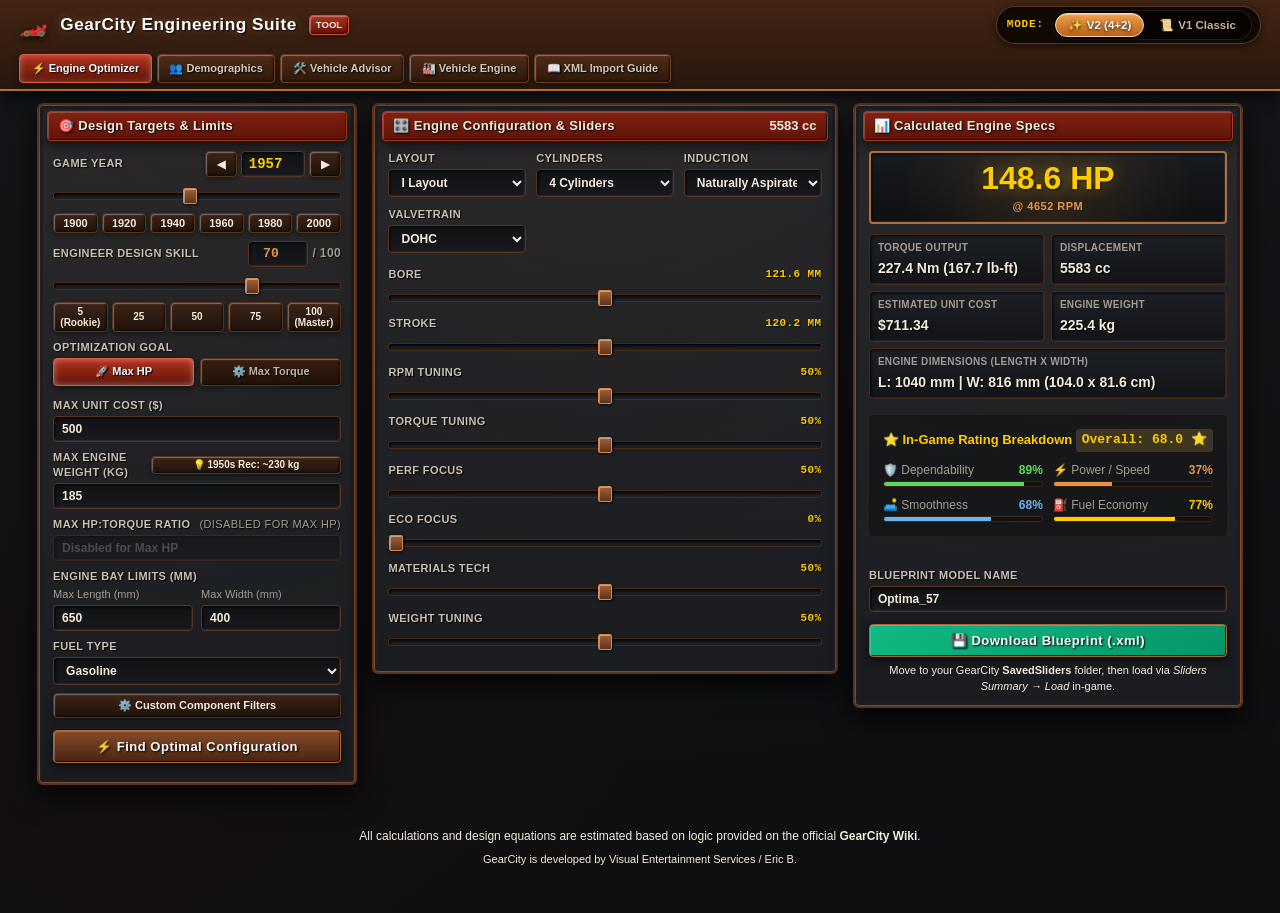
==== commit 62f802f8: "Implement dynamic historical decade engine weight benchmarks across all 30 vehicle classes (1900s-20" ====
--- a/index.html
+++ b/index.html
@@ -166,8 +166,11 @@
           </div>
 
           <div class="form-group">
-            <label class="form-label">Max Engine Weight (kg)</label>
-            <input type="number" id="input-max-weight" class="input-text" placeholder="e.g. 110" value="110">
+            <label class="form-label" style="display: flex; justify-content: space-between; align-items: center;">
+              <span>Max Engine Weight (kg)</span>
+              <button type="button" id="btn-apply-era-weight" class="btn-secondary" style="margin-top: 0; padding: 1px 6px; font-size: 10px; height: 18px; line-height: 14px;" title="Apply era recommended weight">💡 Era Rec: 185 kg</button>
+            </label>
+            <input type="number" id="input-max-weight" class="input-text" placeholder="e.g. 185" value="185">
           </div>
 
           <div class="form-group" id="form-group-opt-max-ratio">
@@ -756,8 +759,11 @@
               <input type="number" id="input-vopt-max-cost" class="input-text" placeholder="e.g. 400">
             </div>
             <div class="form-group" style="margin-bottom: 0;">
-              <label class="form-label">Max Engine Weight (kg)</label>
-              <input type="number" id="input-vopt-max-weight" class="input-text" placeholder="e.g. 150">
+              <label class="form-label" style="display: flex; justify-content: space-between; align-items: center;">
+                <span>Max Engine Weight (kg)</span>
+                <span id="hint-vopt-max-weight" style="font-size: 10px; color: var(--gc-text-gold); font-weight: normal;"></span>
+              </label>
+              <input type="number" id="input-vopt-max-weight" class="input-text" placeholder="e.g. 220">
             </div>
             <div class="form-group" style="margin-bottom: 0;" id="form-group-vopt-max-ratio">
               <label class="form-label" style="display: flex; justify-content: space-between; align-items: center;">
@@ -962,8 +968,8 @@
   </footer>
 
   <!-- Scripts -->
-  <script src="web/data.js?v=6.2"></script>
-  <script src="web/engine.js?v=6.2"></script>
-  <script src="web/app.js?v=6.2"></script>
+  <script src="web/data.js?v=6.4"></script>
+  <script src="web/engine.js?v=6.4"></script>
+  <script src="web/app.js?v=6.4"></script>
 </body>
 </html>
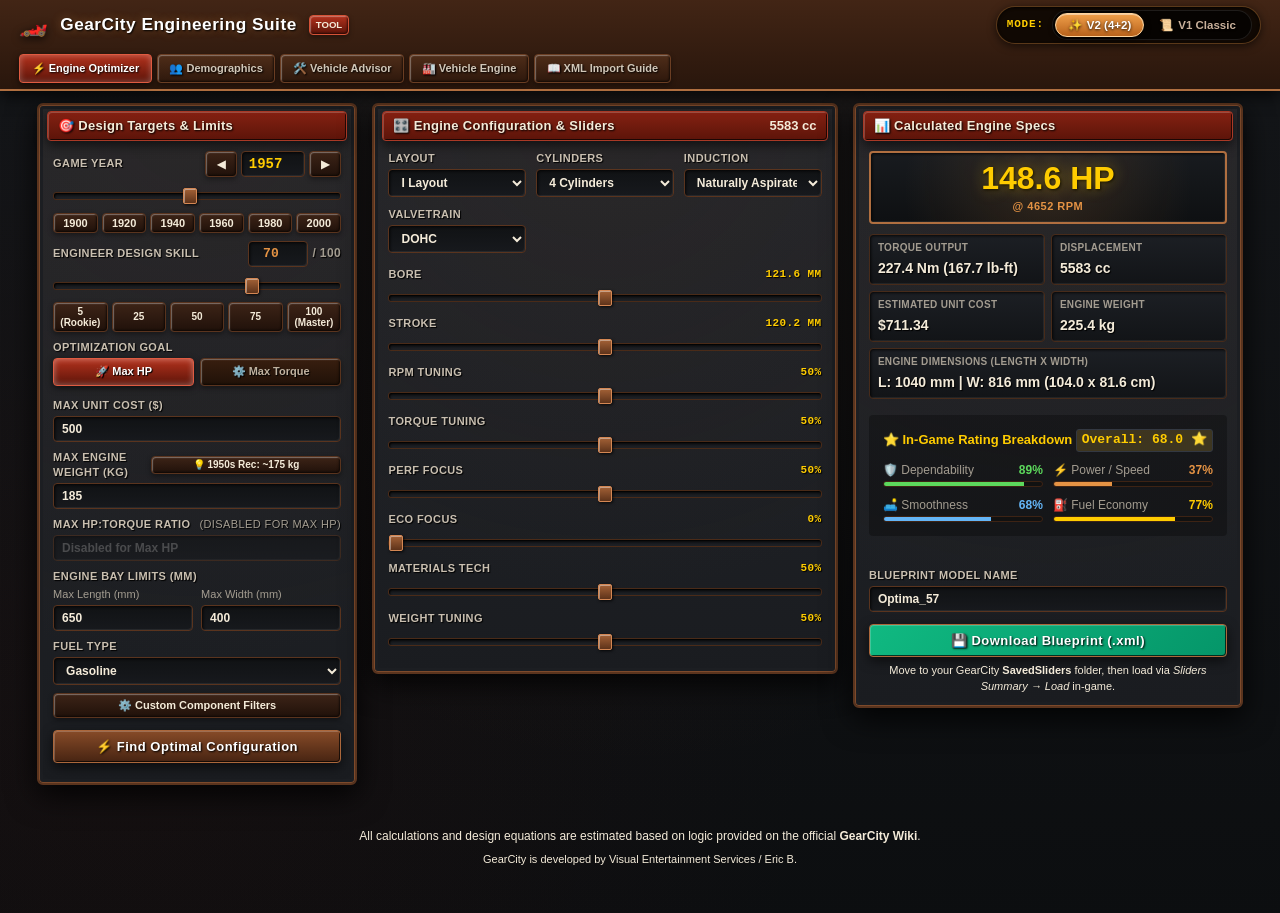
==== commit 0e255044: "Calibrate decade engine benchmarks with exact historical engineering research report and add torque-" ====
--- a/index.html
+++ b/index.html
@@ -968,8 +968,8 @@
   </footer>
 
   <!-- Scripts -->
-  <script src="web/data.js?v=6.4"></script>
-  <script src="web/engine.js?v=6.4"></script>
-  <script src="web/app.js?v=6.4"></script>
+  <script src="web/data.js?v=6.5"></script>
+  <script src="web/engine.js?v=6.5"></script>
+  <script src="web/app.js?v=6.5"></script>
 </body>
 </html>
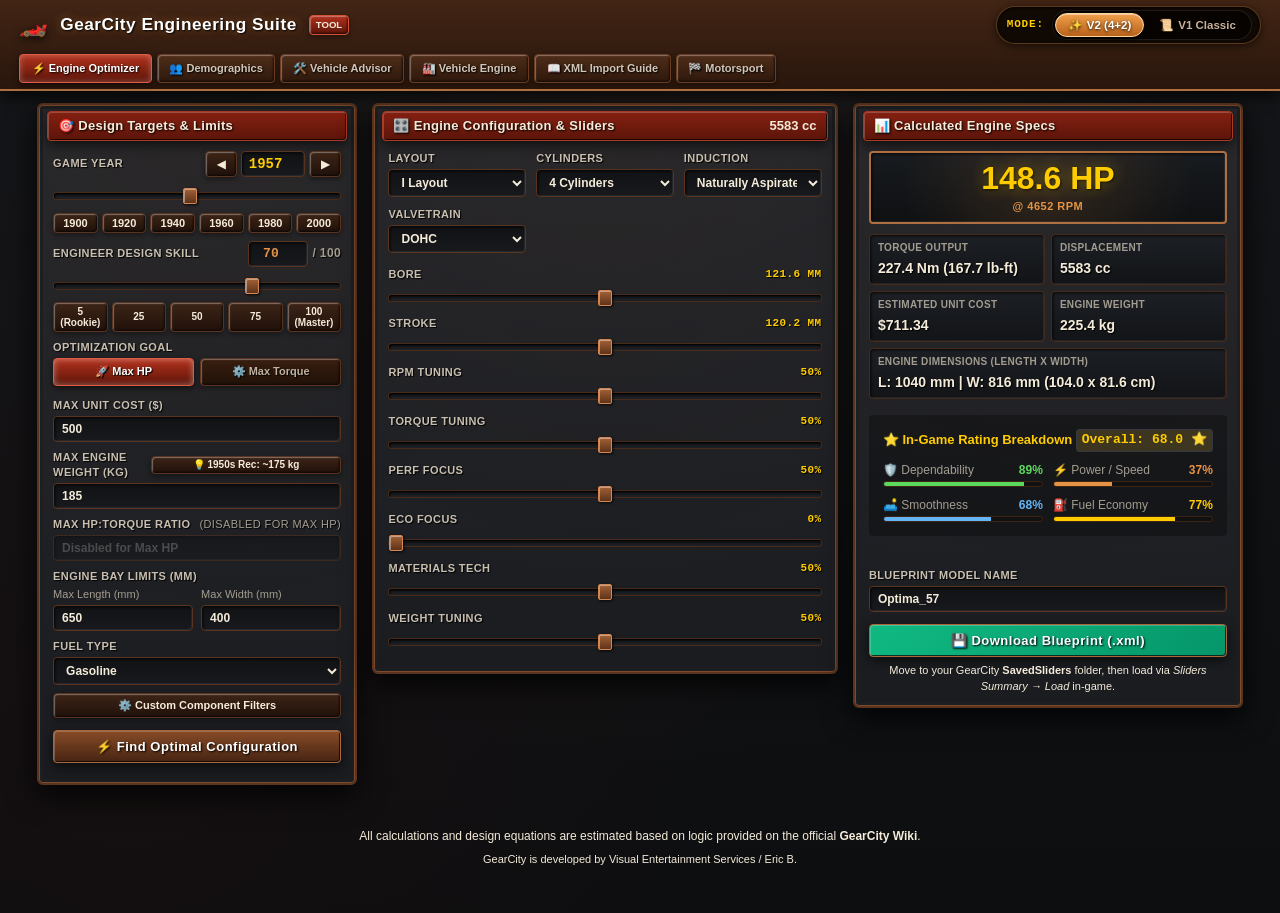
==== commit 9ae60ad4: "feat: Add Tab 6 Motorsport Workshop with strict CC regulation tiers, 4-discipline engine matrix, and" ====
--- a/index.html
+++ b/index.html
@@ -56,7 +56,7 @@
   </script>
 
   <link rel="preconnect" href="https://fonts.googleapis.com">
-  <link rel="stylesheet" href="web/style.css?v=5.7">
+  <link rel="stylesheet" href="web/style.css?v=6.6">
   <style>
     .modal-overlay { display: none !important; }
   </style>
@@ -97,6 +97,7 @@
         <button class="nav-tab" data-tab="tab-chassis">🛠️ Vehicle Advisor</button>
         <button class="nav-tab" data-tab="tab-vehicle-engine">🏭 Vehicle Engine</button>
         <button class="nav-tab" data-tab="tab-guide">📖 XML Import Guide</button>
+        <button class="nav-tab" data-tab="tab-motorsport">🏁 Motorsport</button>
       </nav>
     </div>
   </header>
@@ -915,6 +916,112 @@
       </div>
     </section>
 
+    <!-- ==================== TAB 6: MOTORSPORT WORKSHOP & RACE ENGINES ==================== -->
+    <section id="tab-motorsport" class="tab-content">
+      <div class="motorsport-grid">
+        <!-- Controls Card -->
+        <div class="motorsport-controls-card">
+          <div style="display: flex; justify-content: space-between; align-items: flex-start; flex-wrap: wrap; gap: 16px; margin-bottom: 20px;">
+            <div>
+              <div style="display: flex; align-items: center; gap: 10px;">
+                <h2 style="font-size: 22px; font-weight: 800; font-family: var(--font-game-ui); color: #fff; margin: 0;">
+                  🏁 Motorsport Workshop & Competition Stable
+                </h2>
+                <span class="badge" style="background: rgba(255, 69, 0, 0.2); border: 1px solid #ff5722; color: #ff8a65; font-weight: 800; padding: 3px 8px; border-radius: 4px; font-size: 11px;">NO COST LIMIT</span>
+              </div>
+              <p style="color: var(--text-secondary); font-size: 13.5px; margin-top: 6px; margin-bottom: 0;">
+                Engineer race-winning powertrains strictly clamped within displacement class regulations (4,000 / 5,000 / 6,000 / 10,000 cc). Generates 4 specialized engine variants side-by-side and assembles a universal competition race car.
+              </p>
+            </div>
+            <button type="button" id="btn-run-motorsport" class="btn-motorsport-run">
+              <span>⚡</span> Engineer Motorsport Stable
+            </button>
+          </div>
+
+          <div style="display: grid; grid-template-columns: repeat(auto-fit, minmax(240px, 1fr)); gap: 20px; background: rgba(0, 0, 0, 0.35); padding: 18px; border-radius: 10px; border: 1px solid rgba(255, 255, 255, 0.08);">
+            
+            <!-- Game Year -->
+            <div class="control-group">
+              <div style="display: flex; justify-content: space-between; align-items: center;">
+                <label for="input-ms-year" class="control-label">📅 Competition Year</label>
+                <span id="ms-year-display" style="font-size: 16px; font-weight: 800; color: #ffb74d;">1960</span>
+              </div>
+              <input type="range" id="input-ms-year" min="1900" max="2020" value="1960" step="1" class="slider-control" style="width: 100%;">
+              <div style="display: flex; gap: 6px; margin-top: 6px; flex-wrap: wrap;">
+                <button type="button" class="btn-secondary btn-ms-quick-year" data-year="1904" style="padding: 3px 8px; font-size: 11px;">1904</button>
+                <button type="button" class="btn-secondary btn-ms-quick-year" data-year="1925" style="padding: 3px 8px; font-size: 11px;">1925</button>
+                <button type="button" class="btn-secondary btn-ms-quick-year" data-year="1960" style="padding: 3px 8px; font-size: 11px;">1960</button>
+                <button type="button" class="btn-secondary btn-ms-quick-year" data-year="1985" style="padding: 3px 8px; font-size: 11px;">1985</button>
+                <button type="button" class="btn-secondary btn-ms-quick-year" data-year="2010" style="padding: 3px 8px; font-size: 11px;">2010</button>
+              </div>
+            </div>
+
+            <!-- Displacement Regulations (CC Tier) -->
+            <div class="control-group">
+              <div style="display: flex; justify-content: space-between; align-items: center;">
+                <label for="input-ms-cc" class="control-label">🏆 Displacement Class (Cap)</label>
+                <span id="ms-cc-display" style="font-size: 16px; font-weight: 800; color: #81c784;">≤ 5,000 cc</span>
+              </div>
+              <input type="range" id="input-ms-cc" min="1000" max="16000" value="5000" step="1000" class="slider-control" style="width: 100%;">
+              <div class="motorsport-tiers-group">
+                <button type="button" class="btn-cc-tier" data-cc="4000">4,000 cc</button>
+                <button type="button" class="btn-cc-tier active" data-cc="5000">5,000 cc</button>
+                <button type="button" class="btn-cc-tier" data-cc="6000">6,000 cc</button>
+                <button type="button" class="btn-cc-tier" data-cc="10000">10,000 cc</button>
+              </div>
+            </div>
+
+            <!-- Race Car Base Chassis -->
+            <div class="control-group">
+              <label for="select-ms-platform" class="control-label">🏎️ Competition Platform Base</label>
+              <select id="select-ms-platform" class="select-control" style="width: 100%;">
+                <option value="Sports" selected>Sports (Eligible 1900–2020: Grand Prix / GT / Touring)</option>
+                <option value="Supercar">Supercar (Prototypes & Elite Endurance: 1960+)</option>
+              </select>
+              <div id="ms-platform-hint" style="margin-top: 6px; font-size: 11px; color: var(--text-muted);">
+                💡 Era-adaptive chassis tuning: lightweight high-downforce platform paired with the General race engine.
+              </div>
+            </div>
+
+            <!-- Race Fuel Preference -->
+            <div class="control-group">
+              <label for="select-ms-fuel" class="control-label">⛽ Racing Fuel Formulation</label>
+              <select id="select-ms-fuel" class="select-control" style="width: 100%;">
+                <option value="Any" selected>Highest Octane Available (Era Optimum)</option>
+                <option value="Gasoline">Standard High-Grade Gasoline</option>
+              </select>
+              <div style="margin-top: 6px; font-size: 11px; color: var(--text-muted);">
+                Unlimited testing & exotic metallurgy applied automatically.
+              </div>
+            </div>
+
+          </div>
+        </div>
+
+        <!-- Section 1: 4-Variant Competition Engines Side-by-Side -->
+        <div>
+          <div style="display: flex; justify-content: space-between; align-items: center; margin-bottom: 14px;">
+            <h3 style="font-size: 18px; font-weight: 800; color: #fff; margin: 0; display: flex; align-items: center; gap: 8px;">
+              <span>🏁</span> 4-Discipline Competition Engine Stable
+            </h3>
+            <span id="ms-stable-badge" class="badge" style="background: rgba(240, 160, 75, 0.2); border: 1px solid #f0a04b; color: #ffb74d; font-weight: 700; font-size: 11.5px;">
+              Displacement Class: ≤ 5,000 cc @ 1960
+            </span>
+          </div>
+
+          <div id="ms-engine-cards-container" class="motorsport-variants-grid">
+            <!-- 4 Engine Cards rendered dynamically by app.js -->
+          </div>
+        </div>
+
+        <!-- Section 2: Universal Race Car Championship Assembly -->
+        <div id="ms-car-assembly-container">
+          <!-- Rendered dynamically by app.js -->
+        </div>
+
+      </div>
+    </section>
+
   </main>
 
   <!-- Component Filter Modal -->
@@ -968,8 +1075,8 @@
   </footer>
 
   <!-- Scripts -->
-  <script src="web/data.js?v=6.5"></script>
-  <script src="web/engine.js?v=6.5"></script>
-  <script src="web/app.js?v=6.5"></script>
+  <script src="web/data.js?v=6.6"></script>
+  <script src="web/engine.js?v=6.6"></script>
+  <script src="web/app.js?v=6.6"></script>
 </body>
 </html>
--- a/web/style.css
+++ b/web/style.css
@@ -1009,4 +1009,176 @@
   font-weight: 700;
 }
 
-
+/* ==========================================================================
+   TAB 6: MOTORSPORT WORKSHOP & RACE ENGINES
+   ========================================================================== */
+.motorsport-grid {
+  display: grid;
+  grid-template-columns: 1fr;
+  gap: 24px;
+}
+
+.motorsport-controls-card {
+  background: linear-gradient(135deg, rgba(26, 21, 16, 0.95) 0%, rgba(18, 14, 11, 0.95) 100%);
+  border: 1px solid rgba(240, 160, 75, 0.35);
+  border-radius: 12px;
+  padding: 22px;
+  box-shadow: 0 8px 32px rgba(0, 0, 0, 0.6), inset 0 1px 0 rgba(255, 255, 255, 0.1);
+  position: relative;
+  overflow: hidden;
+}
+
+.motorsport-controls-card::before {
+  content: "";
+  position: absolute;
+  top: 0;
+  left: 0;
+  right: 0;
+  height: 3px;
+  background: linear-gradient(90deg, #ff4500, #f0a04b, #ffcc00, #ff4500);
+  background-size: 200% auto;
+  animation: raceStrip 4s linear infinite;
+}
+
+@keyframes raceStrip {
+  0% { background-position: 0% 50%; }
+  100% { background-position: 200% 50%; }
+}
+
+.motorsport-tiers-group {
+  display: flex;
+  flex-wrap: wrap;
+  gap: 8px;
+  margin-top: 6px;
+}
+
+.btn-cc-tier {
+  background: rgba(0, 0, 0, 0.5);
+  color: #e6c8a8;
+  border: 1px solid rgba(240, 160, 75, 0.3);
+  border-radius: 8px;
+  padding: 8px 16px;
+  font-family: var(--font-game-ui);
+  font-size: 13px;
+  font-weight: 700;
+  cursor: pointer;
+  transition: all 0.2s ease;
+}
+
+.btn-cc-tier:hover {
+  background: rgba(240, 160, 75, 0.2);
+  color: #fff;
+  border-color: #f0a04b;
+  transform: translateY(-1px);
+}
+
+.btn-cc-tier.active {
+  background: linear-gradient(180deg, #e65100 0%, #b71c1c 100%);
+  color: #ffffff;
+  border-color: #ff8a65;
+  box-shadow: 0 4px 14px rgba(230, 81, 0, 0.4), inset 0 1px 0 rgba(255, 255, 255, 0.4);
+}
+
+.btn-motorsport-run {
+  background: linear-gradient(180deg, #ff6b35 0%, #d84315 100%);
+  color: #ffffff;
+  border: 1px solid #ffab91;
+  border-radius: 8px;
+  font-family: var(--font-game-ui);
+  font-size: 15px;
+  font-weight: 800;
+  padding: 14px 28px;
+  cursor: pointer;
+  box-shadow: 0 4px 16px rgba(216, 67, 21, 0.45), inset 0 1px 0 rgba(255, 255, 255, 0.4);
+  transition: all 0.2s cubic-bezier(0.4, 0, 0.2, 1);
+  display: inline-flex;
+  align-items: center;
+  justify-content: center;
+  gap: 10px;
+}
+
+.btn-motorsport-run:hover {
+  transform: translateY(-2px);
+  box-shadow: 0 6px 20px rgba(216, 67, 21, 0.65), inset 0 1px 0 rgba(255, 255, 255, 0.6);
+  filter: brightness(1.1);
+}
+
+.motorsport-variants-grid {
+  display: grid;
+  grid-template-columns: repeat(auto-fit, minmax(280px, 1fr));
+  gap: 18px;
+}
+
+.motorsport-engine-card {
+  background: rgba(22, 18, 14, 0.95);
+  border: 1px solid rgba(255, 255, 255, 0.12);
+  border-radius: 10px;
+  padding: 18px;
+  position: relative;
+  display: flex;
+  flex-direction: column;
+  justify-content: space-between;
+  box-shadow: 0 4px 20px rgba(0, 0, 0, 0.4);
+  transition: transform 0.2s ease, border-color 0.2s ease;
+}
+
+.motorsport-engine-card:hover {
+  transform: translateY(-3px);
+  border-color: rgba(240, 160, 75, 0.5);
+}
+
+.motorsport-engine-card.card-general {
+  border: 1.5px solid #f0a04b;
+  background: linear-gradient(145deg, rgba(35, 26, 17, 0.95) 0%, rgba(20, 15, 11, 0.95) 100%);
+  box-shadow: 0 6px 24px rgba(240, 160, 75, 0.2);
+}
+
+.motorsport-engine-card.card-gp {
+  border-top: 3px solid #ff5252;
+}
+
+.motorsport-engine-card.card-endurance {
+  border-top: 3px solid #4caf50;
+}
+
+.motorsport-engine-card.card-touring {
+  border-top: 3px solid #42a5f5;
+}
+
+.motorsport-engine-card.card-general {
+  border-top: 3px solid #ffa726;
+}
+
+.motorsport-car-card {
+  background: linear-gradient(135deg, rgba(28, 20, 14, 0.98) 0%, rgba(16, 12, 9, 0.98) 100%);
+  border: 2px solid #f0a04b;
+  border-radius: 12px;
+  padding: 24px;
+  box-shadow: 0 10px 36px rgba(0, 0, 0, 0.7), 0 0 20px rgba(240, 160, 75, 0.15);
+}
+
+.race-metric-tile {
+  background: rgba(0, 0, 0, 0.4);
+  border: 1px solid rgba(255, 255, 255, 0.08);
+  border-radius: 8px;
+  padding: 12px;
+  text-align: center;
+}
+
+.race-metric-val {
+  font-size: 20px;
+  font-weight: 800;
+  font-family: var(--font-game-ui);
+  color: #ffb74d;
+}
+
+.race-metric-lbl {
+  font-size: 11px;
+  color: #a89482;
+  text-transform: uppercase;
+  letter-spacing: 0.5px;
+  margin-top: 4px;
+}
+
+
+
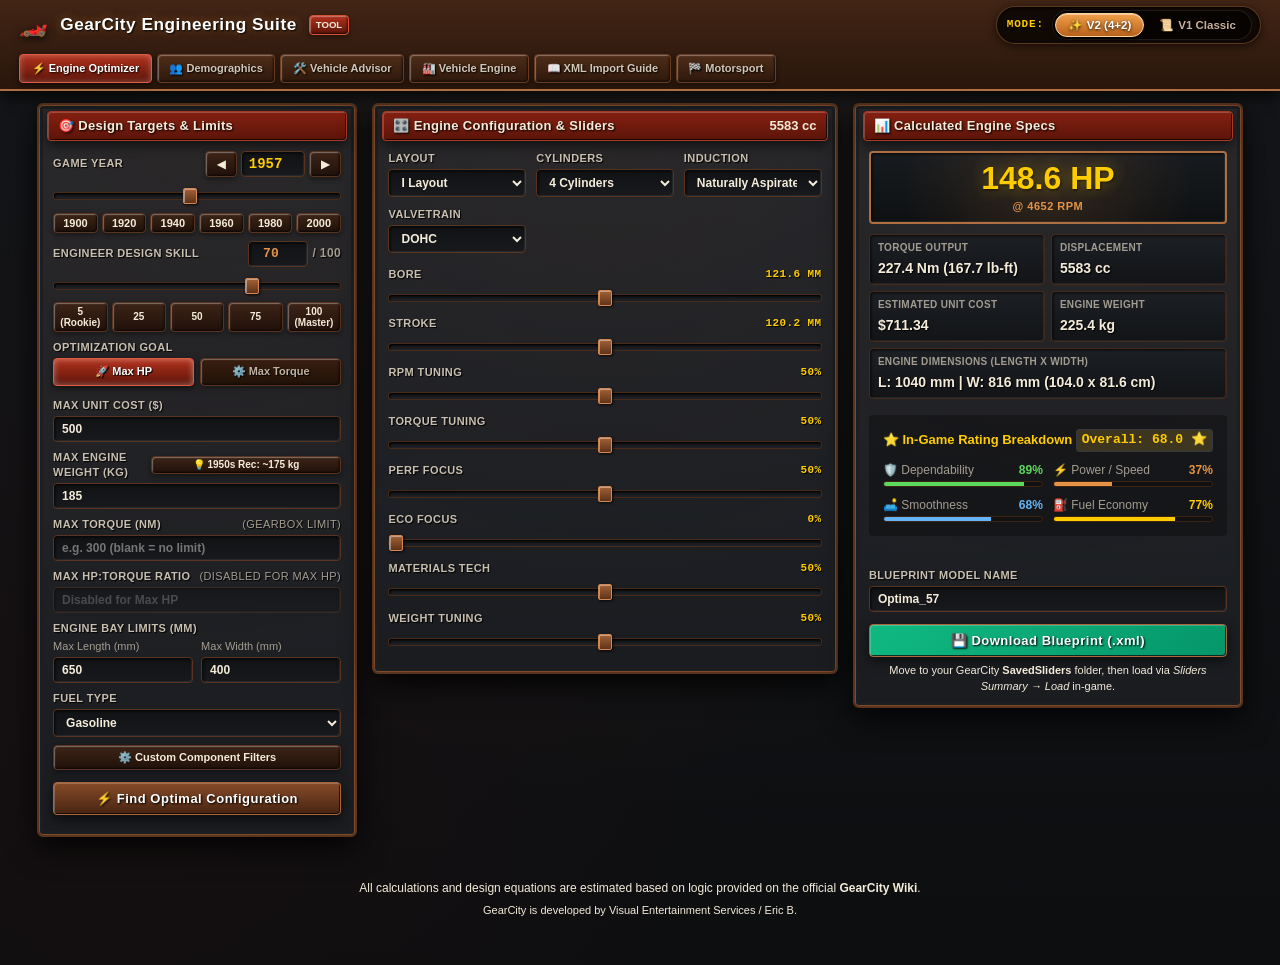
==== commit ae6549f2: "feat: add max torque constraint and lightest engine optimizer to protect gearboxes" ====
--- a/index.html
+++ b/index.html
@@ -56,7 +56,7 @@
   </script>
 
   <link rel="preconnect" href="https://fonts.googleapis.com">
-  <link rel="stylesheet" href="web/style.css?v=6.6">
+  <link rel="stylesheet" href="web/style.css?v=6.7">
   <style>
     .modal-overlay { display: none !important; }
   </style>
@@ -172,6 +172,14 @@
               <button type="button" id="btn-apply-era-weight" class="btn-secondary" style="margin-top: 0; padding: 1px 6px; font-size: 10px; height: 18px; line-height: 14px;" title="Apply era recommended weight">💡 Era Rec: 185 kg</button>
             </label>
             <input type="number" id="input-max-weight" class="input-text" placeholder="e.g. 185" value="185">
+          </div>
+
+          <div class="form-group" id="form-group-opt-max-torque">
+            <label class="form-label" style="display: flex; justify-content: space-between; align-items: center;">
+              <span>Max Torque (Nm)</span>
+              <span id="hint-opt-max-torque" style="font-size: 11px; color: var(--gc-text-muted); font-weight: normal;">(Gearbox limit)</span>
+            </label>
+            <input type="number" id="input-max-torque" class="input-text" placeholder="e.g. 300 (blank = no limit)">
           </div>
 
           <div class="form-group" id="form-group-opt-max-ratio">
@@ -766,6 +774,13 @@
               </label>
               <input type="number" id="input-vopt-max-weight" class="input-text" placeholder="e.g. 220">
             </div>
+            <div class="form-group" style="margin-bottom: 0;" id="form-group-vopt-max-torque">
+              <label class="form-label" style="display: flex; justify-content: space-between; align-items: center;">
+                <span>Max Torque (Nm)</span>
+                <span id="hint-vopt-max-torque" style="font-size: 10px; color: var(--gc-text-gold); font-weight: normal; cursor: pointer;" title="Click to apply recommended gearbox torque limit"></span>
+              </label>
+              <input type="number" id="input-vopt-max-torque" class="input-text" placeholder="e.g. 300 (blank = no limit)">
+            </div>
             <div class="form-group" style="margin-bottom: 0;" id="form-group-vopt-max-ratio">
               <label class="form-label" style="display: flex; justify-content: space-between; align-items: center;">
                 <span>Max T:HP Ratio</span>
@@ -940,19 +955,24 @@
 
           <div style="display: grid; grid-template-columns: repeat(auto-fit, minmax(240px, 1fr)); gap: 20px; background: rgba(0, 0, 0, 0.35); padding: 18px; border-radius: 10px; border: 1px solid rgba(255, 255, 255, 0.08);">
             
-            <!-- Game Year -->
+            <!-- Competition Year (Same set of years as Tab 1) -->
             <div class="control-group">
-              <div style="display: flex; justify-content: space-between; align-items: center;">
-                <label for="input-ms-year" class="control-label">📅 Competition Year</label>
-                <span id="ms-year-display" style="font-size: 16px; font-weight: 800; color: #ffb74d;">1960</span>
+              <div style="display: flex; justify-content: space-between; align-items: center; margin-bottom: 6px;">
+                <label for="input-ms-year" class="control-label" style="margin-bottom: 0;">📅 Competition Year</label>
+                <div style="display: flex; align-items: center; gap: 4px;">
+                  <button type="button" id="btn-ms-year-prev" class="btn-secondary" style="margin-top: 0; padding: 2px 8px; font-size: 11px; height: 26px; min-width: 24px;">◀</button>
+                  <input type="number" id="input-ms-year-num" class="input-text" min="1900" max="2020" value="1960" style="width: 76px; padding: 2px 6px; font-size: 14px; font-weight: 800; text-align: center; height: 26px; color: var(--gc-text-gold); font-family: var(--font-game-mono);">
+                  <button type="button" id="btn-ms-year-next" class="btn-secondary" style="margin-top: 0; padding: 2px 8px; font-size: 11px; height: 26px; min-width: 24px;">▶</button>
+                </div>
               </div>
               <input type="range" id="input-ms-year" min="1900" max="2020" value="1960" step="1" class="slider-control" style="width: 100%;">
-              <div style="display: flex; gap: 6px; margin-top: 6px; flex-wrap: wrap;">
-                <button type="button" class="btn-secondary btn-ms-quick-year" data-year="1904" style="padding: 3px 8px; font-size: 11px;">1904</button>
-                <button type="button" class="btn-secondary btn-ms-quick-year" data-year="1925" style="padding: 3px 8px; font-size: 11px;">1925</button>
-                <button type="button" class="btn-secondary btn-ms-quick-year" data-year="1960" style="padding: 3px 8px; font-size: 11px;">1960</button>
-                <button type="button" class="btn-secondary btn-ms-quick-year" data-year="1985" style="padding: 3px 8px; font-size: 11px;">1985</button>
-                <button type="button" class="btn-secondary btn-ms-quick-year" data-year="2010" style="padding: 3px 8px; font-size: 11px;">2010</button>
+              <div style="display: flex; justify-content: space-between; gap: 4px; margin-top: 6px;">
+                <button type="button" class="btn-ms-year-preset btn-secondary" data-year="1900" style="margin-top: 0; padding: 3px 6px; font-size: 11px; flex: 1;">1900</button>
+                <button type="button" class="btn-ms-year-preset btn-secondary" data-year="1920" style="margin-top: 0; padding: 3px 6px; font-size: 11px; flex: 1;">1920</button>
+                <button type="button" class="btn-ms-year-preset btn-secondary" data-year="1940" style="margin-top: 0; padding: 3px 6px; font-size: 11px; flex: 1;">1940</button>
+                <button type="button" class="btn-ms-year-preset btn-secondary" data-year="1960" style="margin-top: 0; padding: 3px 6px; font-size: 11px; flex: 1;">1960</button>
+                <button type="button" class="btn-ms-year-preset btn-secondary" data-year="1980" style="margin-top: 0; padding: 3px 6px; font-size: 11px; flex: 1;">1980</button>
+                <button type="button" class="btn-ms-year-preset btn-secondary" data-year="2000" style="margin-top: 0; padding: 3px 6px; font-size: 11px; flex: 1;">2000</button>
               </div>
             </div>
 
@@ -1075,8 +1095,8 @@
   </footer>
 
   <!-- Scripts -->
-  <script src="web/data.js?v=6.6"></script>
-  <script src="web/engine.js?v=6.6"></script>
-  <script src="web/app.js?v=6.6"></script>
+  <script src="web/data.js?v=6.7"></script>
+  <script src="web/engine.js?v=6.7"></script>
+  <script src="web/app.js?v=6.7"></script>
 </body>
 </html>
--- a/web/style.css
+++ b/web/style.css
@@ -1047,22 +1047,27 @@
 
 .motorsport-tiers-group {
   display: flex;
-  flex-wrap: wrap;
-  gap: 8px;
-  margin-top: 6px;
+  gap: 6px;
+  margin-top: 8px;
+  width: 100%;
 }
 
 .btn-cc-tier {
+  flex: 1 1 0;
+  min-width: 0;
   background: rgba(0, 0, 0, 0.5);
   color: #e6c8a8;
   border: 1px solid rgba(240, 160, 75, 0.3);
-  border-radius: 8px;
-  padding: 8px 16px;
+  border-radius: 6px;
+  padding: 6px 4px;
   font-family: var(--font-game-ui);
-  font-size: 13px;
+  font-size: 12px;
   font-weight: 700;
   cursor: pointer;
-  transition: all 0.2s ease;
+  transition: all 0.15s ease;
+  text-align: center;
+  box-shadow: none;
+  white-space: nowrap;
 }
 
 .btn-cc-tier:hover {
@@ -1073,10 +1078,11 @@
 }
 
 .btn-cc-tier.active {
-  background: linear-gradient(180deg, #e65100 0%, #b71c1c 100%);
-  color: #ffffff;
-  border-color: #ff8a65;
-  box-shadow: 0 4px 14px rgba(230, 81, 0, 0.4), inset 0 1px 0 rgba(255, 255, 255, 0.4);
+  background: linear-gradient(180deg, #e65100 0%, #b71c1c 100%) !important;
+  color: #ffffff !important;
+  border-color: #ff8a65 !important;
+  font-weight: 800;
+  box-shadow: 0 2px 8px rgba(230, 81, 0, 0.4), inset 0 1px 0 rgba(255, 255, 255, 0.4) !important;
 }
 
 .btn-motorsport-run {
